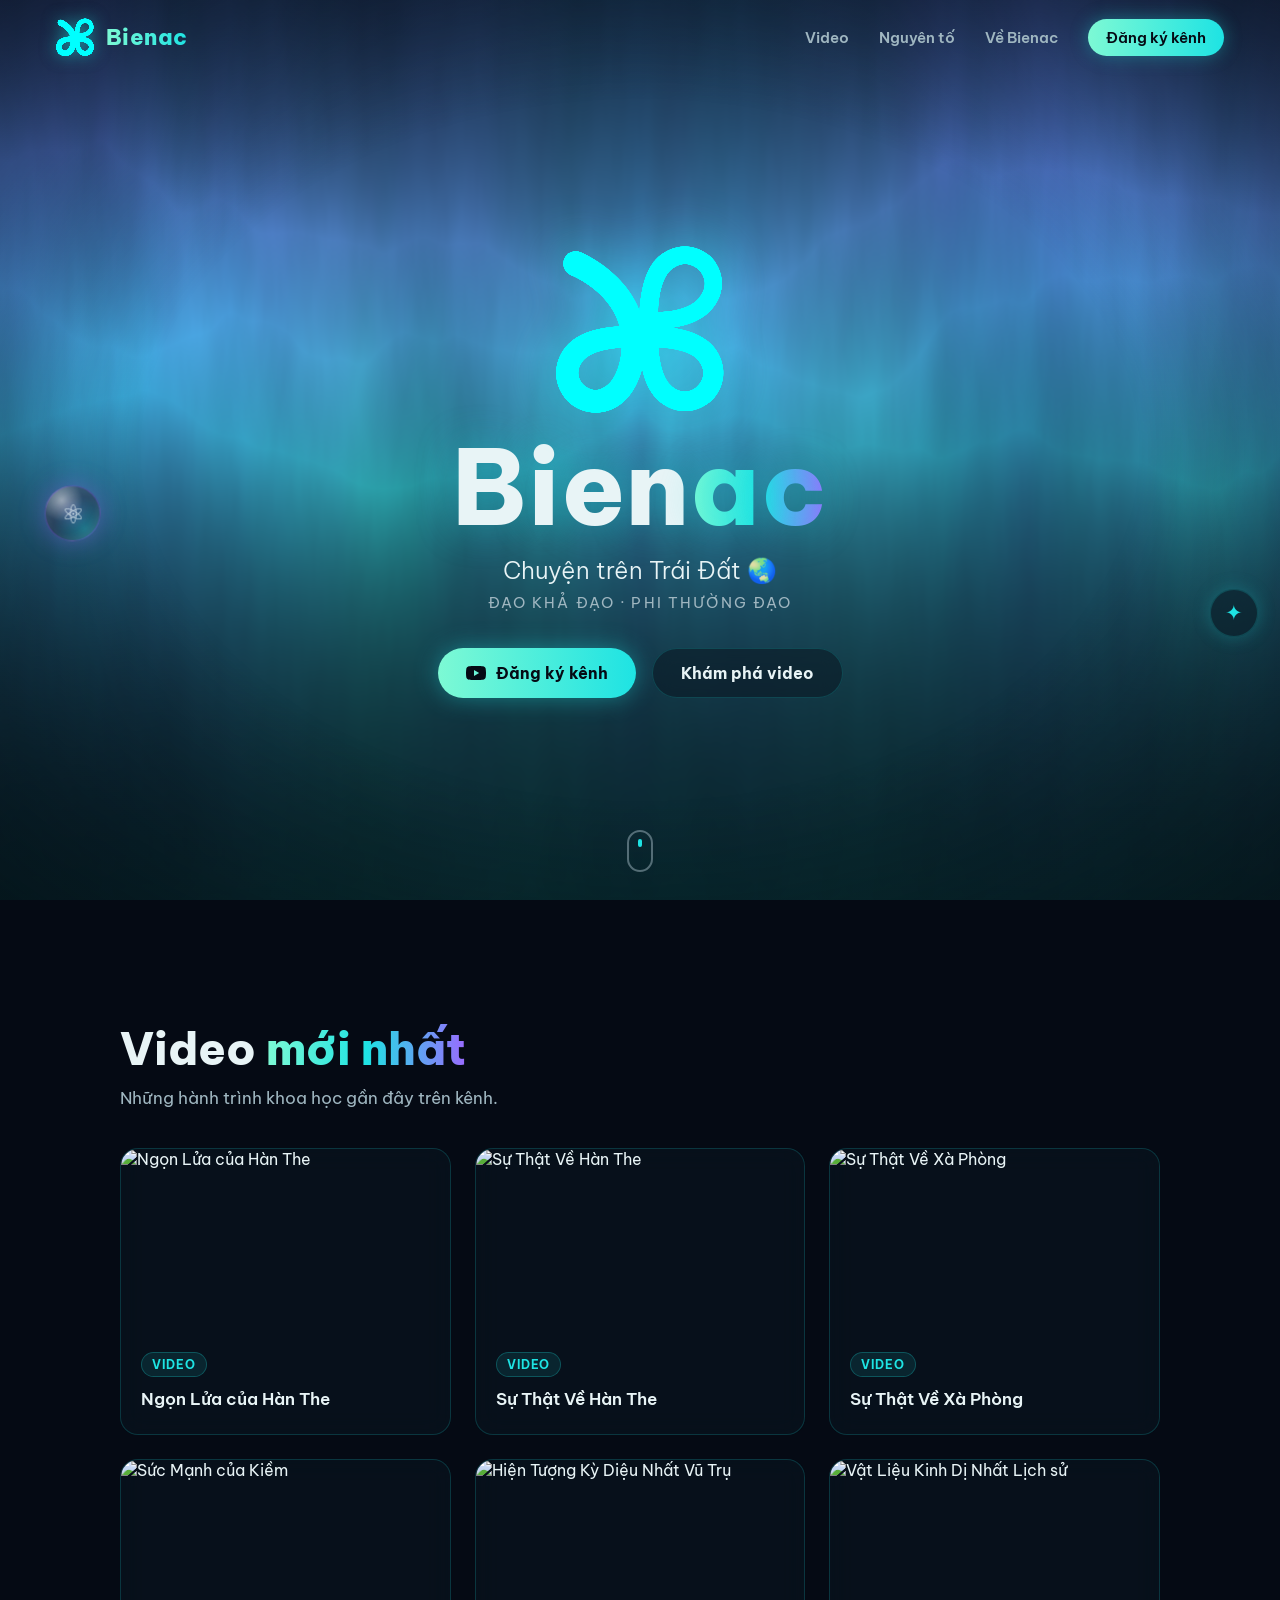
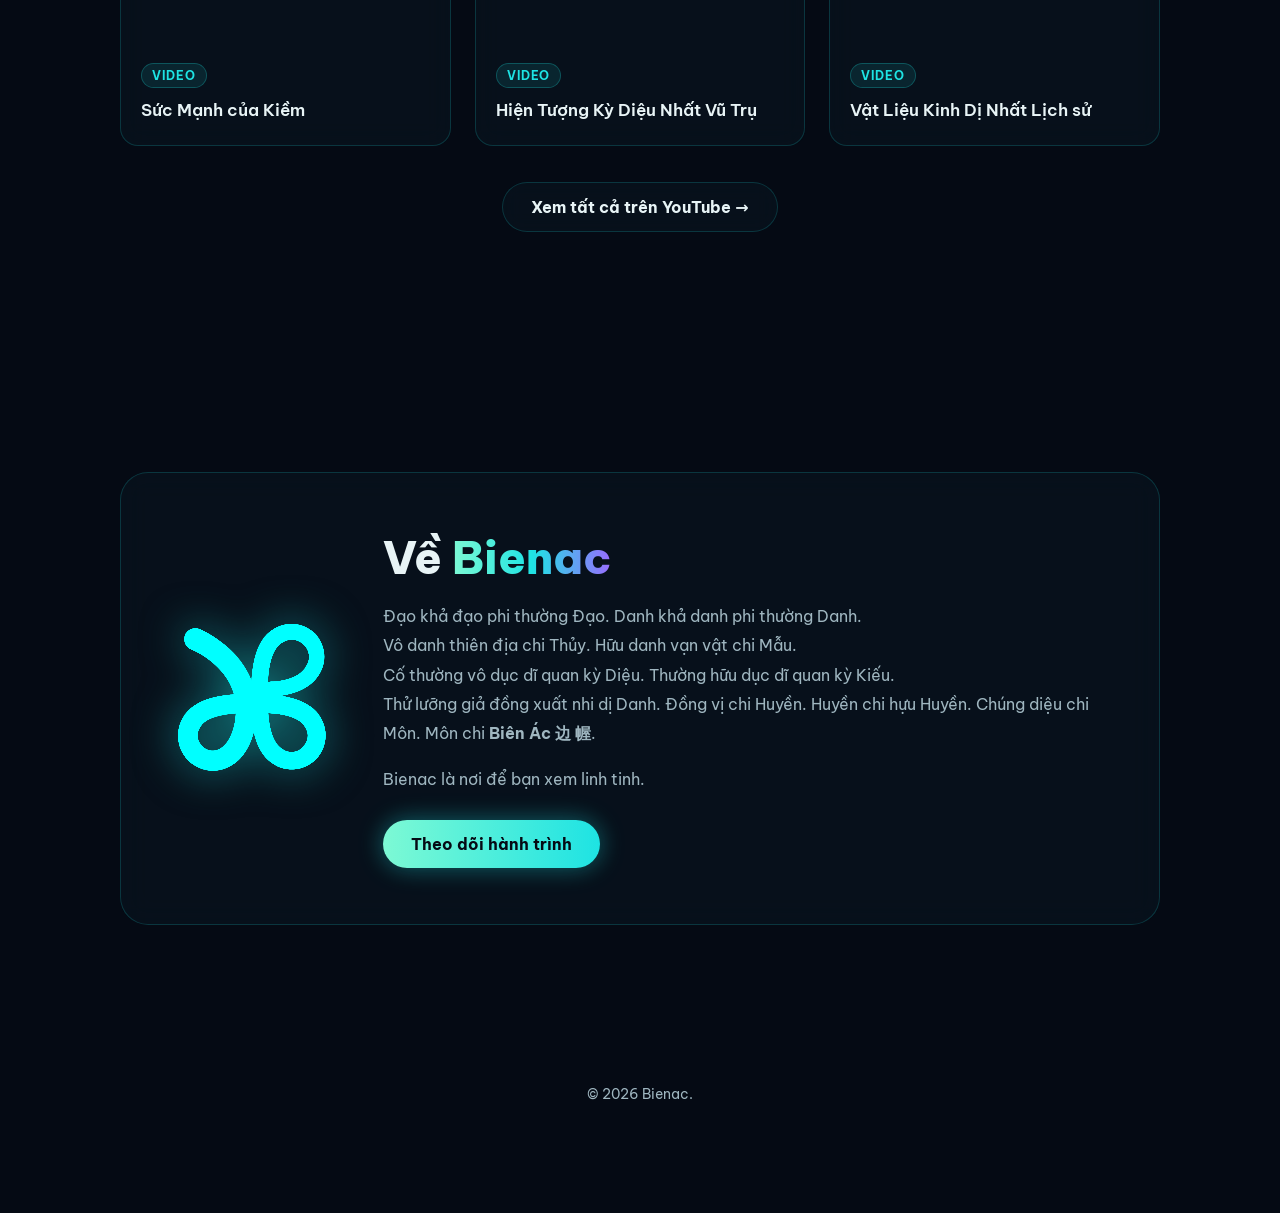
==== index.html @ 173c07c6 "fix: sửa lỗi giao diện mobile - Sửa thẻ meta og:image/og:type bị hỏng khiến text thô lọt ra đầu tran" ====
<!DOCTYPE html>
<html lang="vi">
<head>
  <meta charset="UTF-8" />
  <meta name="viewport" content="width=device-width, initial-scale=1.0" />
  <title>Bienac — Chuyện trên Trái Đất 🌏</title>
  <meta name="description" content="Bienac — Chuyện trên Trái Đất 🌏" />
  <meta property="og:title" content="Bienac — Chuyện trên Trái Đất 🌏" />
  <meta property="og:description" content="Kênh YouTube khoa học Bienac — Chuyện trên Trái Đất 🌏." />
  <meta property="og:image" content="https://bienac.com/assets/preview.jpeg" />
  <meta property="og:type" content="website" />
  <link rel="icon" type="image/svg+xml" href="assets/logo.svg" />
  <link rel="preconnect" href="https://fonts.googleapis.com" />
  <link rel="preconnect" href="https://fonts.gstatic.com" crossorigin />
  <link href="https://fonts.googleapis.com/css2?family=Be+Vietnam+Pro:wght@300;400;600;800&display=swap" rel="stylesheet" />
  <link rel="stylesheet" href="css/style.css" />
</head>
<body>

  <!-- Nền hiệu ứng WebGL -->
  <canvas id="fx-canvas" aria-hidden="true"></canvas>
  <div class="vignette" aria-hidden="true"></div>

  <header class="site-header">
    <a class="brand" href="#top">
      <span class="brand-logo"><img src="assets/logo.svg" alt="logo Bienac" /></span>
      <span class="brand-name">Bienac</span>
    </a>
    <button class="nav-toggle" id="nav-toggle" aria-label="Mở menu" aria-expanded="false" aria-controls="site-nav">
      <span></span><span></span><span></span>
    </button>
    <nav class="site-nav" id="site-nav">
      <a href="#videos">Video</a>
      <a href="elements.html">Nguyên tố</a>
      <a href="#about">Về Bienac</a>
      <a class="nav-cta" id="nav-subscribe" href="#" target="_blank" rel="noopener">Đăng ký kênh</a>
    </nav>
  </header>

  <main id="top">
    <!-- HERO -->
    <section class="hero">
      <div class="hero-logo" aria-hidden="true">
        <img src="assets/logo.svg" alt="" />
      </div>
      <h1 class="hero-title">Bien<span class="accent">ac</span></h1>
      <p class="hero-tagline">Chuyện trên Trái Đất 🌏</p>
      <p class="hero-sub">Đạo khả đạo &middot; Phi thường đạo</p>
      <div class="hero-actions">
        <a class="btn btn-primary" id="hero-subscribe" href="#" target="_blank" rel="noopener">
          <svg viewBox="0 0 24 24" width="20" height="20" fill="currentColor" aria-hidden="true"><path d="M23.5 6.2a3 3 0 0 0-2.1-2.1C19.5 3.5 12 3.5 12 3.5s-7.5 0-9.4.6A3 3 0 0 0 .5 6.2 31 31 0 0 0 0 12a31 31 0 0 0 .5 5.8 3 3 0 0 0 2.1 2.1c1.9.6 9.4.6 9.4.6s7.5 0 9.4-.6a3 3 0 0 0 2.1-2.1A31 31 0 0 0 24 12a31 31 0 0 0-.5-5.8zM9.6 15.6V8.4L15.8 12l-6.2 3.6z"/></svg>
          Đăng ký kênh
        </a>
        <a class="btn btn-ghost" href="#videos">Khám phá video</a>
      </div>
      <div class="scroll-hint" aria-hidden="true"><span></span></div>
    </section>

    <!-- VIDEOS -->
    <section class="section" id="videos">
      <h2 class="section-title">Video <span class="accent">mới nhất</span></h2>
      <p class="section-sub">Những hành trình khoa học gần đây trên kênh.</p>
      <div class="video-grid" id="video-grid"><!-- render bằng JS --></div>
      <div class="section-more">
        <a class="btn btn-ghost" id="more-videos" href="#" target="_blank" rel="noopener">Xem tất cả trên YouTube →</a>
      </div>
    </section>

    <!-- ABOUT -->
    <section class="section" id="about">
      <div class="about-card">
        <div class="about-logo"><img src="assets/logo.svg" alt="logo Bienac" /></div>
        <div class="about-text">
          <h2 class="section-title">Về <span class="accent">Bienac</span></h2>
          <p>
         Đạo khả đạo phi thường Đạo. Danh khả danh phi thường Danh.<br>
Vô danh thiên địa chi Thủy. Hữu danh vạn vật chi Mẫu.<br>
Cố thường vô dục dĩ quan kỳ Diệu. Thường hữu dục dĩ quan kỳ Kiếu.<br>
Thử lưỡng giả đồng xuất nhi dị Danh. Đồng vị chi Huyền. Huyền chi hựu Huyền. Chúng diệu chi Môn. Môn chi <strong>Biên Ác 边 幄</strong>.
          </p>
          <p>
            Bienac là nơi để bạn xem linh tinh.
          </p>
          <a class="btn btn-primary" id="about-subscribe" href="#" target="_blank" rel="noopener">Theo dõi hành trình</a>
        </div>
      </div>
    </section>
  </main>

  <!-- Bảng chọn hiệu ứng nền -->
  <aside class="fx-switcher" aria-label="Chọn hiệu ứng nền">
    <button class="fx-toggle" id="fx-toggle" aria-expanded="false" title="Hiệu ứng nền">✦</button>
    <div class="fx-options collapsed" id="fx-options" role="group">
      <span class="fx-label">Hiệu ứng nền</span>
      <button data-effect="aurora" title="Phím 1">🌌 Cực quang</button>
      <button data-effect="waves"  title="Phím 2">🌊 Sóng biển</button>
      <button data-effect="nebula" title="Phím 3">✨ Tinh vân</button>
      <button data-effect="fireflies" title="Phím 4">🔆 Đom đóm</button>
    </div>
  </aside>

  <footer class="site-footer">
    <p>© <span id="year"></span> Bienac.</p>
  </footer>

  <script src="js/effects.js"></script>
  <script src="js/main.js"></script>
  <script src="js/bubble.js"></script>
</body>
</html>
---- css/style.css ----
/* =====================================================================
 * bienac — Khoa học huyền ảo
 * ===================================================================== */
:root {
  --cyan: #1ee3e3;
  --mint: #7df9d4;
  --violet: #9a6bff;
  --ink: #050a14;
  --text: #e8f4f6;
  --text-dim: #9fb6c0;
  --glass: rgba(10, 22, 34, 0.55);
  --glass-border: rgba(30, 227, 227, 0.18);
  --radius: 18px;
  --font: 'Be Vietnam Pro', system-ui, -apple-system, sans-serif;
}

* { margin: 0; padding: 0; box-sizing: border-box; }

html { scroll-behavior: smooth; }

body {
  font-family: var(--font);
  background: var(--ink);
  color: var(--text);
  overflow-x: hidden;
  -webkit-font-smoothing: antialiased;
}

/* ------------------------------------------------- Nền hiệu ứng -- */
#fx-canvas {
  position: fixed;
  inset: 0;
  width: 100vw;
  height: 100vh;
  z-index: -2;
  opacity: 1;
  transition: opacity 0.35s ease;
}
#fx-canvas.fx-fading { opacity: 0; }

.no-webgl {
  background:
    radial-gradient(1200px 600px at 70% 10%, rgba(30, 227, 227, 0.12), transparent),
    radial-gradient(900px 500px at 20% 80%, rgba(154, 107, 255, 0.12), transparent),
    var(--ink);
}

.vignette {
  position: fixed;
  inset: 0;
  z-index: -1;
  pointer-events: none;
  background:
    radial-gradient(ellipse at center, transparent 55%, rgba(3, 6, 12, 0.55) 100%);
}

/* ------------------------------------------------------- Header -- */
.site-header {
  position: fixed;
  top: 0; left: 0; right: 0;
  z-index: 50;
  display: flex;
  align-items: center;
  justify-content: space-between;
  padding: 18px clamp(20px, 5vw, 56px);
  transition: background 0.3s ease, backdrop-filter 0.3s ease, box-shadow 0.3s ease;
}
.site-header.scrolled {
  background: rgba(5, 10, 20, 0.7);
  backdrop-filter: blur(14px);
  -webkit-backdrop-filter: blur(14px);
  box-shadow: 0 1px 0 rgba(30, 227, 227, 0.12);
}

.brand {
  display: flex;
  align-items: center;
  gap: 12px;
  text-decoration: none;
  color: var(--text);
}
.brand-logo img {
  width: 38px;
  height: 38px;
  display: block;
  filter: drop-shadow(0 0 8px rgba(30, 227, 227, 0.55));
}
.brand-name {
  font-size: 1.35rem;
  font-weight: 800;
  letter-spacing: 0.02em;
  background: linear-gradient(90deg, var(--mint), var(--cyan));
  -webkit-background-clip: text;
  background-clip: text;
  -webkit-text-fill-color: transparent;
}

.site-nav {
  display: flex;
  align-items: center;
  gap: clamp(14px, 3vw, 30px);
}
.site-nav a {
  color: var(--text-dim);
  text-decoration: none;
  font-weight: 600;
  font-size: 0.95rem;
  transition: color 0.2s ease;
}
.site-nav a:hover { color: var(--cyan); }
.site-nav .nav-cta {
  color: var(--ink);
  background: linear-gradient(90deg, var(--mint), var(--cyan));
  padding: 9px 18px;
  border-radius: 999px;
  box-shadow: 0 0 18px rgba(30, 227, 227, 0.35);
  transition: transform 0.2s ease, box-shadow 0.2s ease;
}
.site-nav .nav-cta:hover {
  color: var(--ink);
  transform: translateY(-1px);
  box-shadow: 0 0 28px rgba(30, 227, 227, 0.55);
}

/* Nút hamburger — chỉ hiện trên mobile */
.nav-toggle {
  display: none;
  width: 44px;
  height: 44px;
  flex-direction: column;
  align-items: center;
  justify-content: center;
  gap: 5px;
  border: 1px solid var(--glass-border);
  border-radius: 12px;
  background: var(--glass);
  backdrop-filter: blur(12px);
  -webkit-backdrop-filter: blur(12px);
  cursor: pointer;
  padding: 0;
}
.nav-toggle span {
  display: block;
  width: 20px;
  height: 2px;
  border-radius: 2px;
  background: var(--cyan);
  transition: transform 0.25s ease, opacity 0.25s ease;
}
.nav-toggle[aria-expanded="true"] span:nth-child(1) { transform: translateY(7px) rotate(45deg); }
.nav-toggle[aria-expanded="true"] span:nth-child(2) { opacity: 0; }
.nav-toggle[aria-expanded="true"] span:nth-child(3) { transform: translateY(-7px) rotate(-45deg); }

/* --------------------------------------------------------- Hero -- */
.hero {
  min-height: 100vh;
  display: flex;
  flex-direction: column;
  align-items: center;
  justify-content: center;
  text-align: center;
  padding: 100px 20px 60px;
  position: relative;
}

.hero-logo img {
  width: clamp(110px, 16vw, 170px);
  height: auto;
  filter: drop-shadow(0 0 26px rgba(30, 227, 227, 0.6));
  animation: float 6s ease-in-out infinite;
}
@keyframes float {
  0%, 100% { transform: translateY(0) rotate(-2deg); }
  50%      { transform: translateY(-14px) rotate(2deg); }
}

.hero-title {
  margin-top: 18px;
  font-size: clamp(3.2rem, 10vw, 6.5rem);
  font-weight: 800;
  letter-spacing: 0.01em;
  line-height: 1;
  text-shadow: 0 0 40px rgba(30, 227, 227, 0.35);
}
.accent {
  background: linear-gradient(90deg, var(--mint), var(--cyan), var(--violet));
  -webkit-background-clip: text;
  background-clip: text;
  -webkit-text-fill-color: transparent;
}

.hero-tagline {
  margin-top: 16px;
  font-size: clamp(1.1rem, 2.6vw, 1.5rem);
  font-weight: 300;
  color: var(--text);
}
.hero-sub {
  margin-top: 8px;
  font-size: 0.95rem;
  color: var(--text-dim);
  letter-spacing: 0.14em;
  text-transform: uppercase;
}

.hero-actions {
  margin-top: 36px;
  display: flex;
  gap: 16px;
  flex-wrap: wrap;
  justify-content: center;
}

.btn {
  display: inline-flex;
  align-items: center;
  gap: 10px;
  padding: 14px 28px;
  border-radius: 999px;
  font-weight: 700;
  font-size: 1rem;
  text-decoration: none;
  transition: transform 0.2s ease, box-shadow 0.2s ease, background 0.2s ease;
}
.btn-primary {
  color: var(--ink);
  background: linear-gradient(90deg, var(--mint), var(--cyan));
  box-shadow: 0 0 24px rgba(30, 227, 227, 0.4);
}
.btn-primary:hover {
  transform: translateY(-2px) scale(1.02);
  box-shadow: 0 0 40px rgba(30, 227, 227, 0.65);
}
.btn-ghost {
  color: var(--text);
  border: 1px solid var(--glass-border);
  background: var(--glass);
  backdrop-filter: blur(10px);
  -webkit-backdrop-filter: blur(10px);
}
.btn-ghost:hover {
  border-color: rgba(30, 227, 227, 0.5);
  box-shadow: 0 0 20px rgba(30, 227, 227, 0.2);
  transform: translateY(-2px);
}

.scroll-hint {
  position: absolute;
  bottom: 28px;
  left: 50%;
  transform: translateX(-50%);
  width: 26px;
  height: 42px;
  border: 2px solid rgba(159, 182, 192, 0.5);
  border-radius: 14px;
}
.scroll-hint span {
  position: absolute;
  top: 7px;
  left: 50%;
  width: 4px;
  height: 8px;
  margin-left: -2px;
  border-radius: 2px;
  background: var(--cyan);
  animation: scrollhint 1.8s ease-in-out infinite;
}
@keyframes scrollhint {
  0%   { transform: translateY(0); opacity: 1; }
  70%  { transform: translateY(14px); opacity: 0; }
  100% { transform: translateY(0); opacity: 0; }
}

/* ----------------------------------------------------- Sections -- */
.section {
  max-width: 1120px;
  margin: 0 auto;
  padding: clamp(70px, 10vw, 120px) clamp(20px, 5vw, 40px);
  opacity: 0;
  transform: translateY(28px);
  transition: opacity 0.7s ease, transform 0.7s ease;
}
.section.visible { opacity: 1; transform: none; }

.section-title {
  font-size: clamp(1.9rem, 4.5vw, 2.8rem);
  font-weight: 800;
}
.section-sub {
  margin-top: 10px;
  color: var(--text-dim);
  font-size: 1.05rem;
}
.section-more { margin-top: 36px; text-align: center; }

/* -------------------------------------------------- Lưới video -- */
.video-grid {
  margin-top: 40px;
  display: grid;
  grid-template-columns: repeat(auto-fill, minmax(300px, 1fr));
  gap: 24px;
}

.video-card {
  display: block;
  text-decoration: none;
  color: var(--text);
  background: var(--glass);
  border: 1px solid var(--glass-border);
  border-radius: var(--radius);
  overflow: hidden;
  backdrop-filter: blur(12px);
  -webkit-backdrop-filter: blur(12px);
  transition: transform 0.3s ease, box-shadow 0.3s ease, border-color 0.3s ease,
              opacity 0.7s ease;
  opacity: 0;
  transform: translateY(24px);
}
.video-card.visible { opacity: 1; transform: none; }
.video-card:hover {
  transform: translateY(-6px);
  border-color: rgba(30, 227, 227, 0.45);
  box-shadow: 0 14px 40px rgba(0, 0, 0, 0.45), 0 0 24px rgba(30, 227, 227, 0.18);
}

.video-thumb {
  aspect-ratio: 16 / 9;
  display: flex;
  align-items: center;
  justify-content: center;
  position: relative;
  overflow: hidden;
}
.video-thumb img {
  width: 100%;
  height: 100%;
  object-fit: cover;
  transition: transform 0.4s ease;
}
.video-card:hover .video-thumb img { transform: scale(1.06); }
.thumb-mark {
  font-size: 2.2rem;
  color: rgba(232, 244, 246, 0.85);
  text-shadow: 0 0 18px rgba(30, 227, 227, 0.8);
}

.video-meta { padding: 18px 20px 22px; }
.video-tag {
  display: inline-block;
  font-size: 0.75rem;
  font-weight: 700;
  letter-spacing: 0.08em;
  text-transform: uppercase;
  color: var(--cyan);
  background: rgba(30, 227, 227, 0.1);
  border: 1px solid rgba(30, 227, 227, 0.25);
  padding: 4px 10px;
  border-radius: 999px;
  margin-bottom: 10px;
}
.video-meta h3 {
  font-size: 1.08rem;
  font-weight: 600;
  line-height: 1.45;
}

/* -------------------------------------------------------- About -- */
.about-card {
  display: flex;
  gap: clamp(24px, 5vw, 56px);
  align-items: center;
  background: var(--glass);
  border: 1px solid var(--glass-border);
  border-radius: 28px;
  padding: clamp(28px, 5vw, 56px);
  backdrop-filter: blur(14px);
  -webkit-backdrop-filter: blur(14px);
}
.about-logo img {
  width: clamp(90px, 12vw, 150px);
  filter: drop-shadow(0 0 22px rgba(30, 227, 227, 0.5));
}
.about-text p {
  margin-top: 16px;
  color: var(--text-dim);
  line-height: 1.8;
  font-size: 1.02rem;
}
.about-text .btn { margin-top: 26px; }

@media (max-width: 720px) {
  .about-card { flex-direction: column; text-align: center; }
}

/* --------------------------------------- Bảng chọn hiệu ứng nền -- */
.fx-switcher {
  position: fixed;
  right: 22px;
  bottom: 22px;
  z-index: 60;
  display: flex;
  flex-direction: column;
  align-items: flex-end;
  gap: 10px;
}

.fx-toggle {
  width: 48px;
  height: 48px;
  border-radius: 50%;
  border: 1px solid var(--glass-border);
  background: var(--glass);
  color: var(--cyan);
  font-size: 1.3rem;
  cursor: pointer;
  backdrop-filter: blur(12px);
  -webkit-backdrop-filter: blur(12px);
  box-shadow: 0 0 18px rgba(30, 227, 227, 0.25);
  transition: transform 0.25s ease, box-shadow 0.25s ease;
}
.fx-toggle:hover {
  transform: rotate(20deg) scale(1.06);
  box-shadow: 0 0 28px rgba(30, 227, 227, 0.45);
}

.fx-options {
  display: flex;
  flex-direction: column;
  gap: 6px;
  padding: 14px;
  border-radius: var(--radius);
  border: 1px solid var(--glass-border);
  background: var(--glass);
  backdrop-filter: blur(14px);
  -webkit-backdrop-filter: blur(14px);
  transition: opacity 0.25s ease, transform 0.25s ease;
}
.fx-options.collapsed {
  opacity: 0;
  transform: translateY(8px);
  pointer-events: none;
}

.fx-label {
  font-size: 0.72rem;
  font-weight: 700;
  letter-spacing: 0.12em;
  text-transform: uppercase;
  color: var(--text-dim);
  padding: 0 4px 6px;
}

.fx-options button {
  font-family: var(--font);
  font-size: 0.92rem;
  font-weight: 600;
  text-align: left;
  color: var(--text-dim);
  background: transparent;
  border: 1px solid transparent;
  border-radius: 12px;
  padding: 9px 14px;
  cursor: pointer;
  transition: all 0.2s ease;
}
.fx-options button:hover {
  color: var(--text);
  background: rgba(30, 227, 227, 0.08);
}
.fx-options button.active {
  color: var(--cyan);
  background: rgba(30, 227, 227, 0.12);
  border-color: rgba(30, 227, 227, 0.35);
  box-shadow: 0 0 14px rgba(30, 227, 227, 0.2);
}

/* ------------------------------------------------------- Footer -- */
.site-footer {
  text-align: center;
  padding: 40px 20px 110px;
  color: var(--text-dim);
  font-size: 0.9rem;
}

/* --------------------------- FAB bong bóng hiện tượng vật lý ----- */
.phys-bubble {
  position: fixed;
  left: 0;
  top: 0;
  z-index: 70;
  width: 56px;
  height: 56px;
  padding: 0;
  border-radius: 50%;
  border: 1px solid rgba(154, 107, 255, 0.4);
  background:
    radial-gradient(circle at 30% 26%, rgba(255, 255, 255, 0.55), rgba(255, 255, 255, 0.05) 38%, transparent 60%),
    radial-gradient(circle at 72% 78%, rgba(30, 227, 227, 0.35), transparent 55%),
    rgba(22, 16, 48, 0.45);
  color: var(--text);
  cursor: grab;
  backdrop-filter: blur(8px);
  -webkit-backdrop-filter: blur(8px);
  box-shadow:
    0 0 26px rgba(154, 107, 255, 0.4),
    inset 0 0 16px rgba(255, 255, 255, 0.14);
  touch-action: none;
  user-select: none;
  -webkit-user-select: none;
  will-change: transform;
  transition: box-shadow 0.25s ease;
}
.phys-bubble:hover {
  box-shadow:
    0 0 38px rgba(154, 107, 255, 0.6),
    inset 0 0 18px rgba(255, 255, 255, 0.2);
}
.phys-bubble.grabbing { cursor: grabbing; }
.phys-bubble.open {
  box-shadow:
    0 0 42px rgba(30, 227, 227, 0.55),
    inset 0 0 18px rgba(255, 255, 255, 0.2);
}
.phys-icon {
  display: block;
  font-size: 1.6rem;
  line-height: 56px;
  text-shadow: 0 0 14px rgba(154, 107, 255, 0.9);
  animation: phys-spin 14s linear infinite;
}
@keyframes phys-spin {
  from { transform: rotate(0deg); }
  to   { transform: rotate(360deg); }
}

.phys-menu {
  position: fixed;
  left: 0;
  top: 0;
  z-index: 69;
  display: flex;
  flex-direction: column;
  gap: 6px;
  padding: 14px;
  border-radius: var(--radius);
  border: 1px solid rgba(154, 107, 255, 0.3);
  background: var(--glass);
  backdrop-filter: blur(14px);
  -webkit-backdrop-filter: blur(14px);
  box-shadow: 0 14px 44px rgba(0, 0, 0, 0.5), 0 0 26px rgba(154, 107, 255, 0.18);
  transition: opacity 0.22s ease;
  will-change: transform;
}
.phys-menu.collapsed {
  opacity: 0;
  pointer-events: none;
}
.phys-label {
  font-size: 0.72rem;
  font-weight: 700;
  letter-spacing: 0.12em;
  text-transform: uppercase;
  color: var(--text-dim);
  padding: 0 4px 6px;
}
.phys-menu button {
  font-family: var(--font);
  font-size: 0.92rem;
  font-weight: 600;
  text-align: left;
  color: var(--text-dim);
  background: transparent;
  border: 1px solid transparent;
  border-radius: 12px;
  padding: 9px 14px;
  cursor: pointer;
  transition: all 0.2s ease;
}
.phys-menu button:hover {
  color: var(--text);
  background: rgba(154, 107, 255, 0.1);
}
.phys-menu button.active {
  color: var(--violet);
  background: rgba(154, 107, 255, 0.14);
  border-color: rgba(154, 107, 255, 0.4);
  box-shadow: 0 0 14px rgba(154, 107, 255, 0.25);
}

/* -------------------------------------------------------- Mobile -- */
@media (max-width: 720px) {
  .site-header {
    padding: 12px 18px;
    background: rgba(5, 10, 20, 0.7);
    backdrop-filter: blur(14px);
    -webkit-backdrop-filter: blur(14px);
  }

  .nav-toggle { display: flex; }

  .site-nav {
    position: absolute;
    top: calc(100% + 8px);
    right: 12px;
    left: 12px;
    flex-direction: column;
    align-items: stretch;
    gap: 6px;
    padding: 14px;
    border-radius: var(--radius);
    border: 1px solid var(--glass-border);
    background: rgba(5, 10, 20, 0.92);
    backdrop-filter: blur(16px);
    -webkit-backdrop-filter: blur(16px);
    box-shadow: 0 14px 44px rgba(0, 0, 0, 0.5);
    opacity: 0;
    transform: translateY(-8px);
    pointer-events: none;
    transition: opacity 0.22s ease, transform 0.22s ease;
  }
  .site-nav.open {
    opacity: 1;
    transform: none;
    pointer-events: auto;
  }
  .site-nav a {
    padding: 12px 14px;
    border-radius: 12px;
    font-size: 1.05rem;
  }
  .site-nav a:not(.nav-cta):hover { background: rgba(30, 227, 227, 0.08); }
  .site-nav .nav-cta {
    text-align: center;
    margin-top: 4px;
  }

  .hero { padding: 120px 20px 80px; }
  .hero-actions { width: 100%; }
  .hero-actions .btn { flex: 1 1 auto; justify-content: center; }
}

/* -------------------------------------------------- Reduced motion */
@media (prefers-reduced-motion: reduce) {
  html { scroll-behavior: auto; }
  .hero-logo img, .scroll-hint span, .phys-icon { animation: none; }
  .section, .video-card { transition: none; opacity: 1; transform: none; }
}
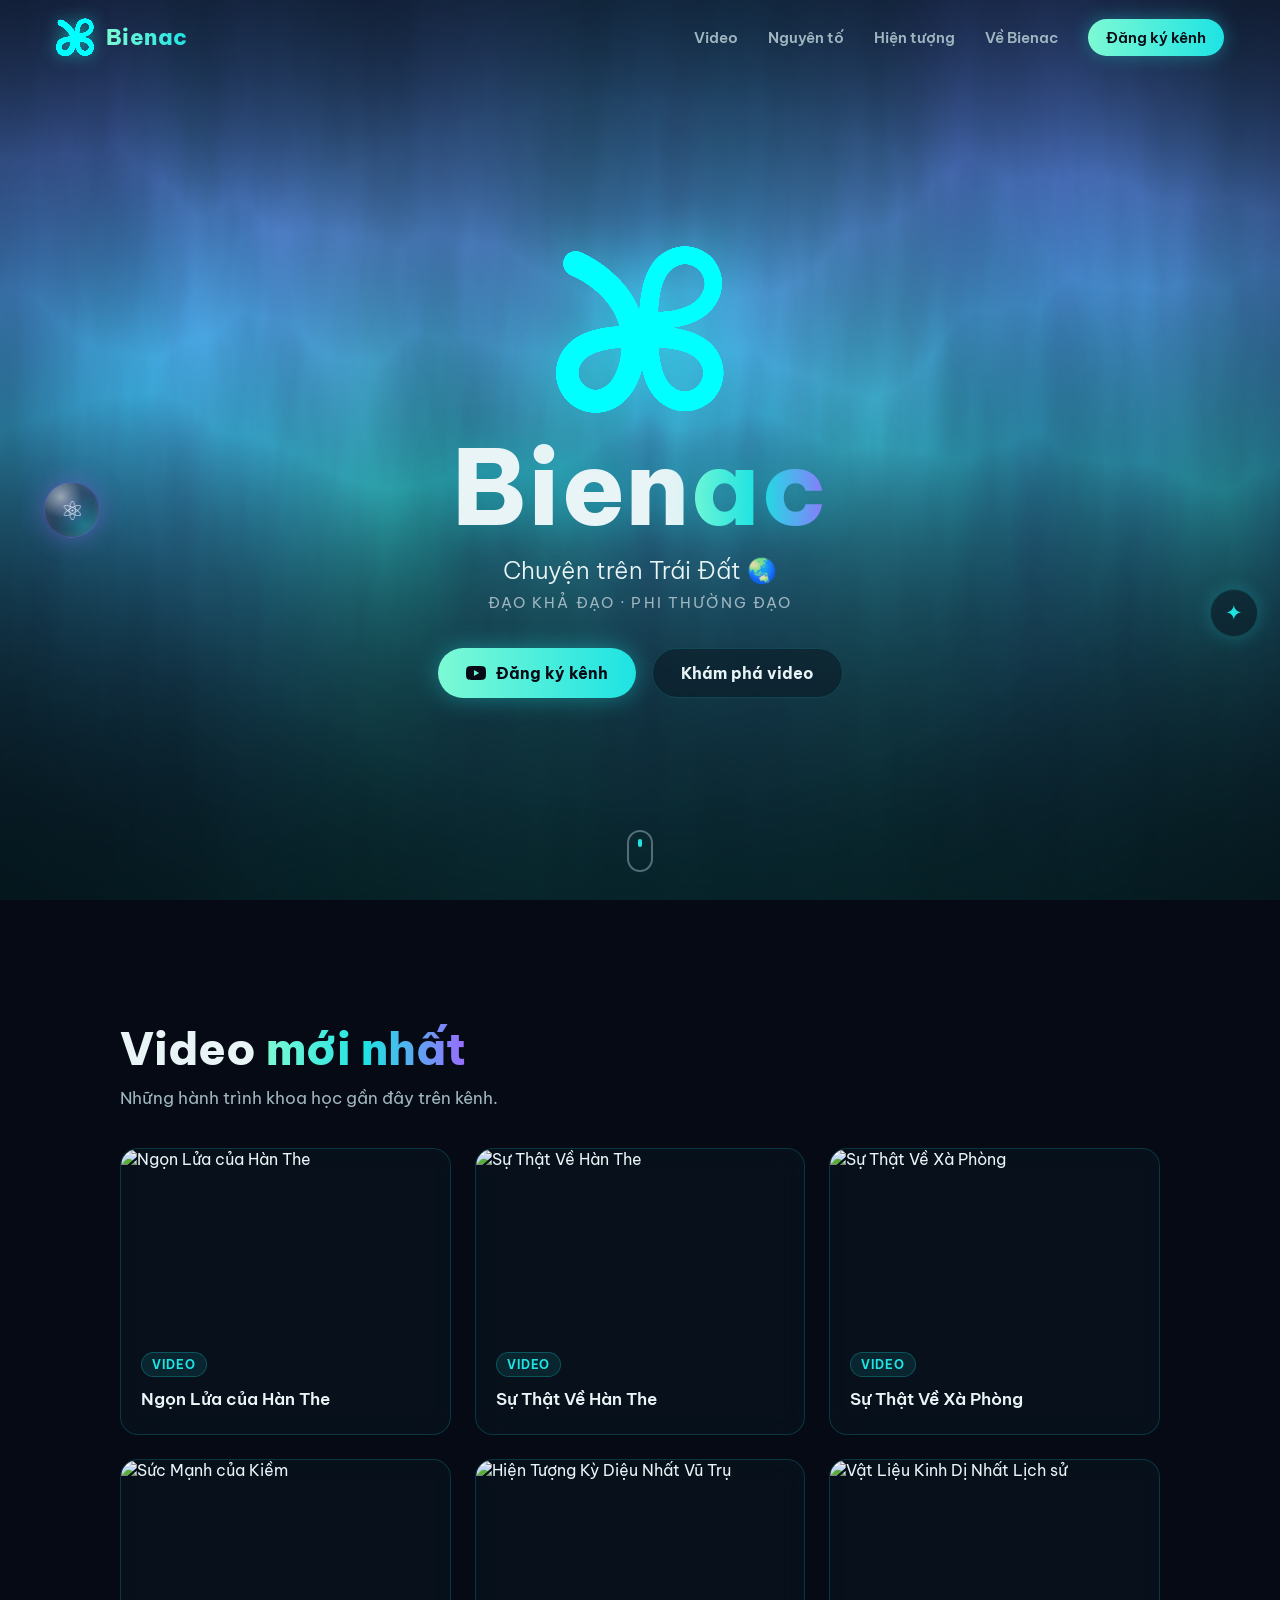
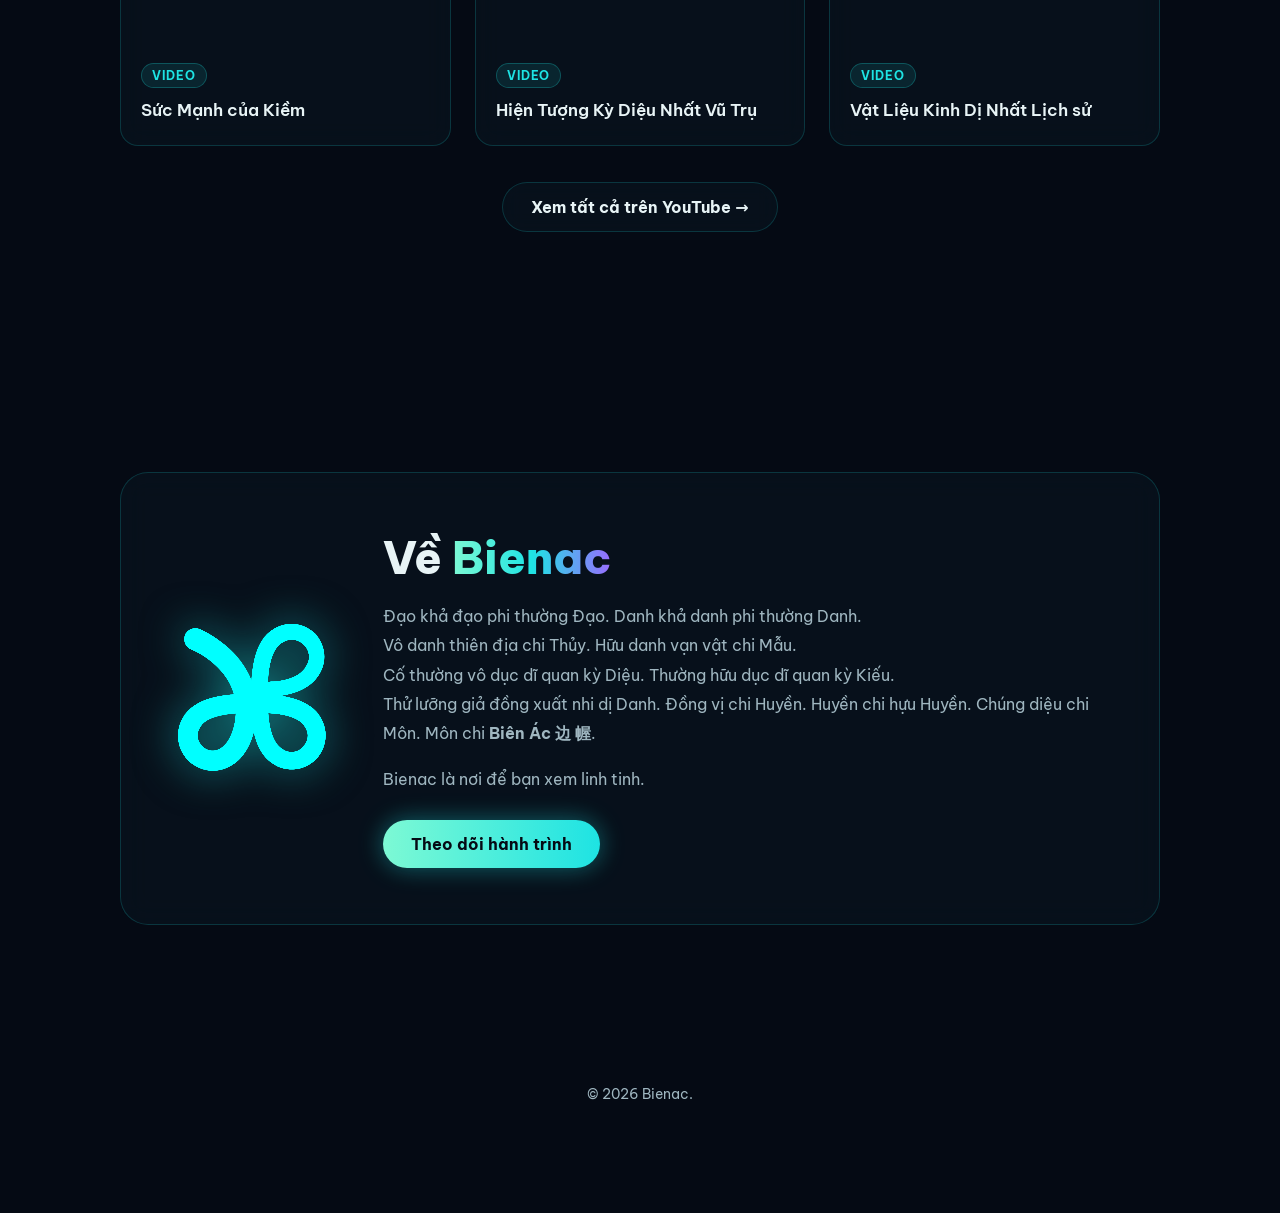
==== commit 032688d3: "Add physics phenomena page with clickable live effects Add phenomena.html listing 8 phenomena (auror" ====
--- a/index.html
+++ b/index.html
@@ -32,6 +32,7 @@
     <nav class="site-nav" id="site-nav">
       <a href="#videos">Video</a>
       <a href="elements.html">Nguyên tố</a>
+      <a href="phenomena.html">Hiện tượng</a>
       <a href="#about">Về Bienac</a>
       <a class="nav-cta" id="nav-subscribe" href="#" target="_blank" rel="noopener">Đăng ký kênh</a>
     </nav>
--- a/css/style.css
+++ b/css/style.css
@@ -637,6 +637,34 @@
   .hero { padding: 120px 20px 80px; }
   .hero-actions { width: 100%; }
   .hero-actions .btn { flex: 1 1 auto; justify-content: center; }
+
+  /* Trên điện thoại: bỏ icon ⚛, biến bong bóng thành "quả cầu điện" */
+  .phys-icon { display: none; }
+  .phys-bubble {
+    border-color: rgba(154, 107, 255, 0.55);
+    background:
+      radial-gradient(circle at 50% 50%, rgba(220, 235, 255, 0.95) 0%, rgba(120, 180, 255, 0.55) 14%, transparent 32%),
+      radial-gradient(circle at 50% 50%, rgba(154, 107, 255, 0.45) 30%, transparent 62%),
+      radial-gradient(circle at 50% 50%, rgba(30, 227, 227, 0.3) 55%, transparent 80%),
+      rgba(22, 16, 48, 0.6);
+    box-shadow:
+      0 0 26px rgba(154, 107, 255, 0.6),
+      inset 0 0 22px rgba(120, 180, 255, 0.45);
+    animation: plasma-pulse 2.6s ease-in-out infinite;
+  }
+}
+
+@keyframes plasma-pulse {
+  0%, 100% {
+    box-shadow:
+      0 0 22px rgba(154, 107, 255, 0.55),
+      inset 0 0 18px rgba(120, 180, 255, 0.4);
+  }
+  50% {
+    box-shadow:
+      0 0 40px rgba(30, 227, 227, 0.65),
+      inset 0 0 26px rgba(180, 210, 255, 0.6);
+  }
 }
 
 /* -------------------------------------------------- Reduced motion */
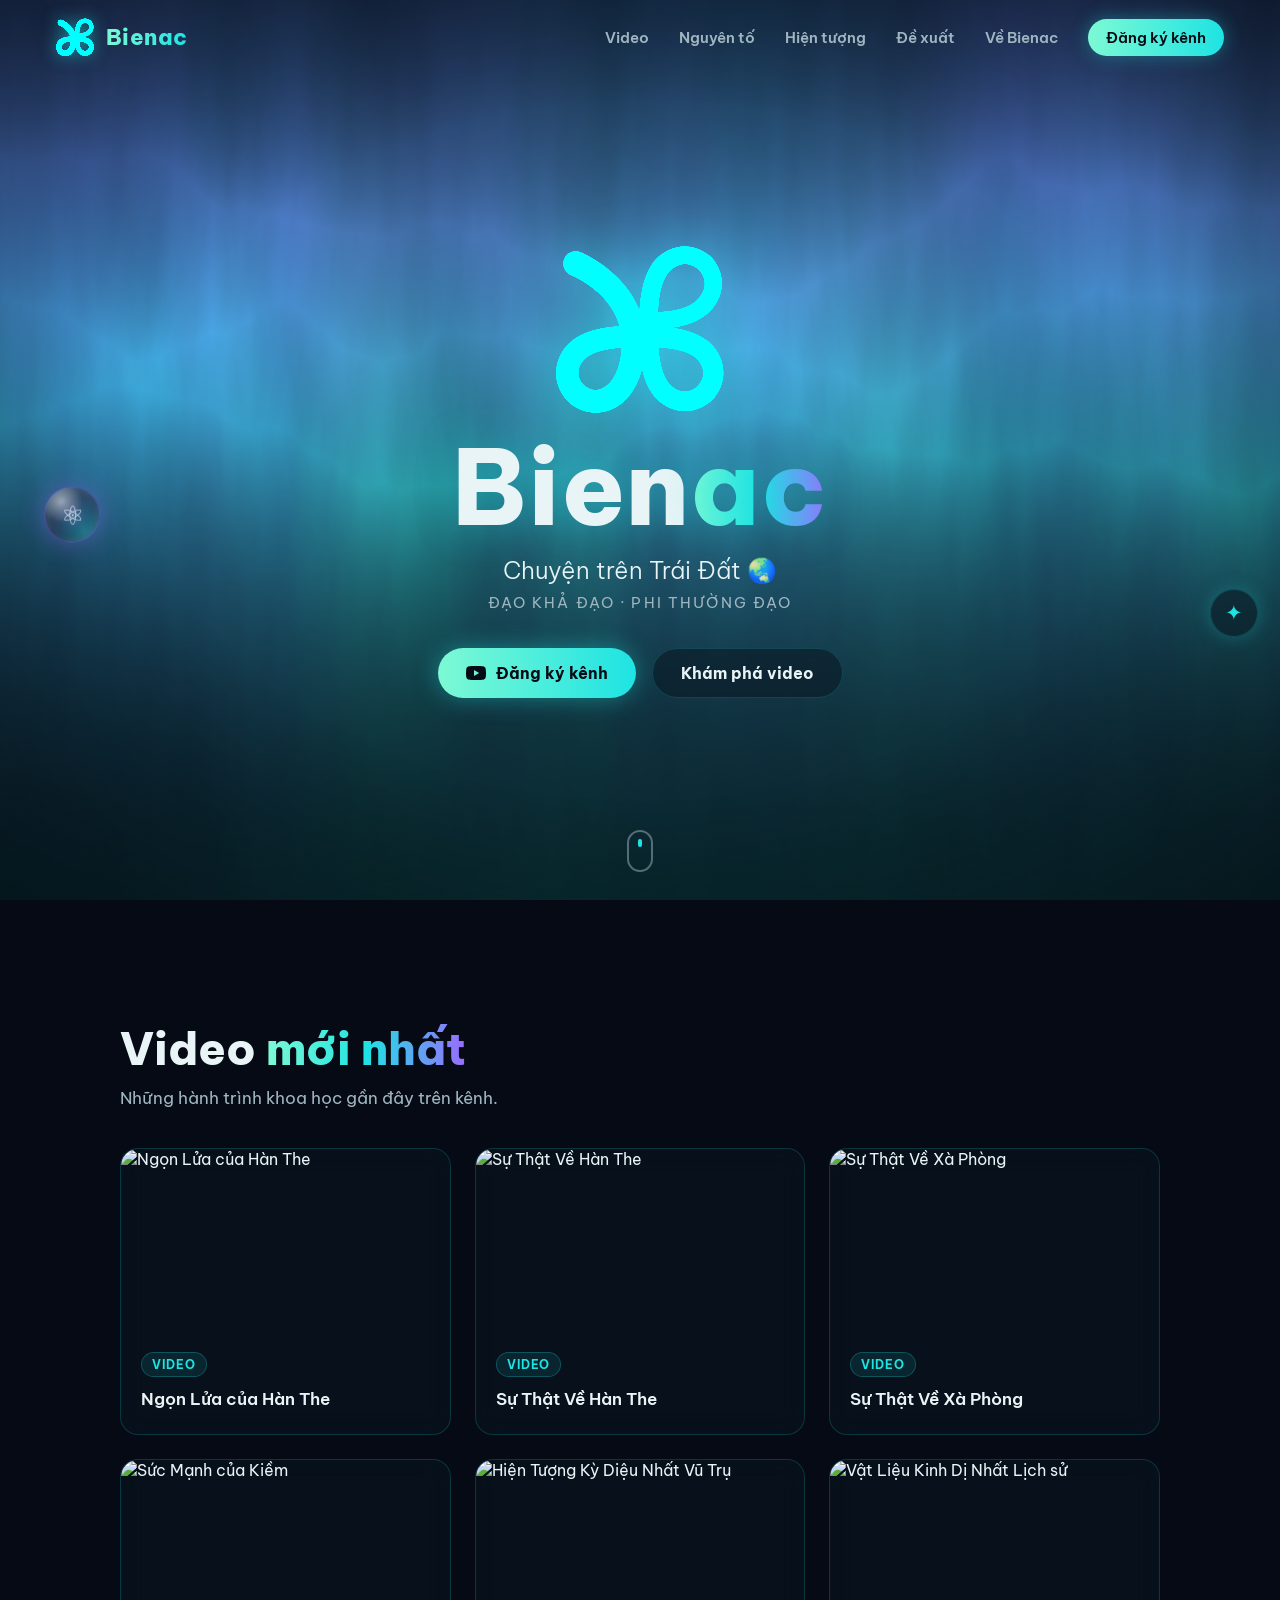
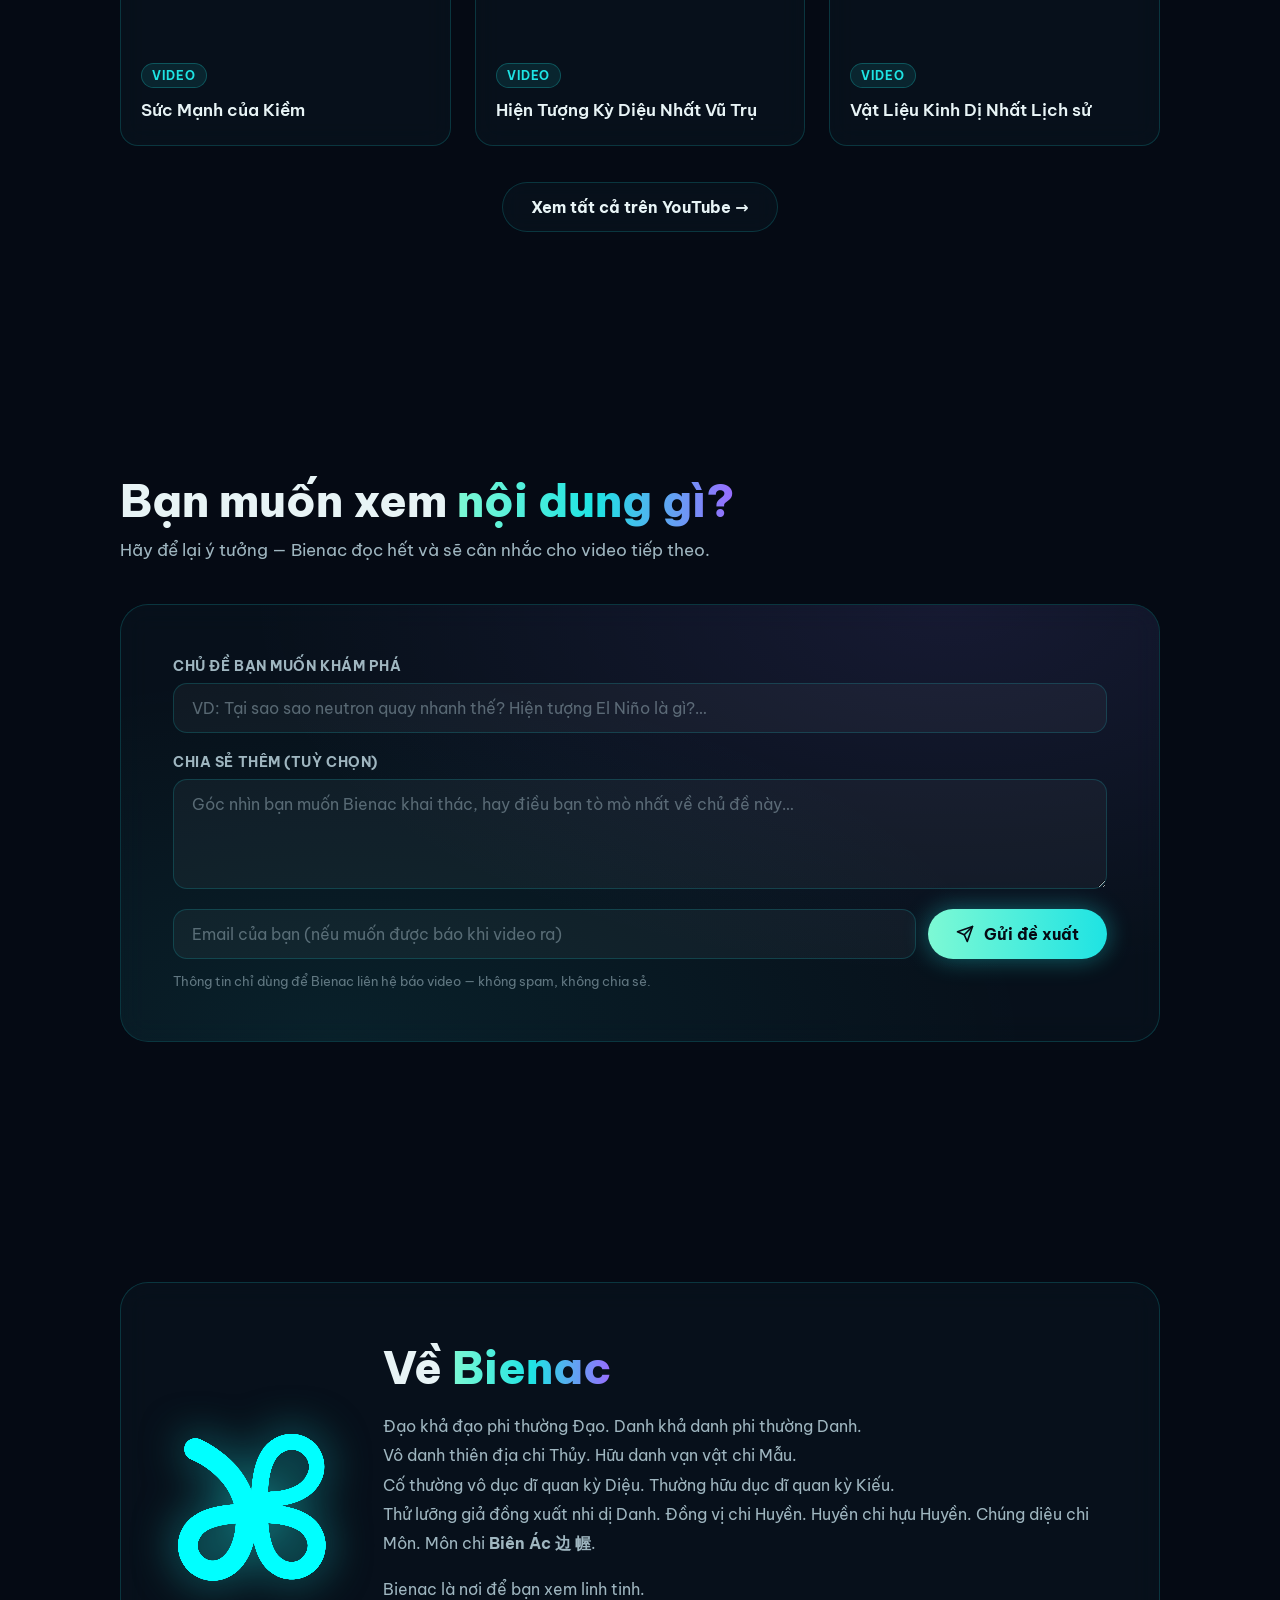
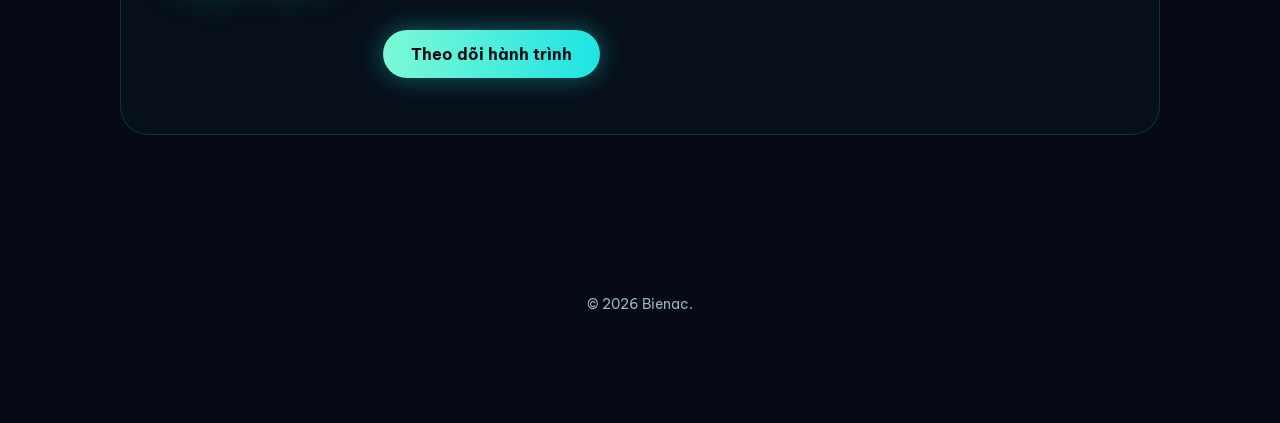
==== commit ecc99f18: "feat: add content request section for visitor feedback Thêm section "Bạn muốn xem nội dung gì?" vào " ====
--- a/index.html
+++ b/index.html
@@ -33,6 +33,7 @@
       <a href="#videos">Video</a>
       <a href="elements.html">Nguyên tố</a>
       <a href="phenomena.html">Hiện tượng</a>
+      <a href="#request">Đề xuất</a>
       <a href="#about">Về Bienac</a>
       <a class="nav-cta" id="nav-subscribe" href="#" target="_blank" rel="noopener">Đăng ký kênh</a>
     </nav>
@@ -64,6 +65,46 @@
       <div class="video-grid" id="video-grid"><!-- render bằng JS --></div>
       <div class="section-more">
         <a class="btn btn-ghost" id="more-videos" href="#" target="_blank" rel="noopener">Xem tất cả trên YouTube →</a>
+      </div>
+    </section>
+
+    <!-- ĐỀ XUẤT NỘI DUNG -->
+    <section class="section" id="request">
+      <h2 class="section-title">Bạn muốn xem <span class="accent">nội dung gì?</span></h2>
+      <p class="section-sub">Hãy để lại ý tưởng — Bienac đọc hết và sẽ cân nhắc cho video tiếp theo.</p>
+      <div class="request-card">
+        <form class="request-form" id="request-form"
+              action="https://formspree.io/f/YOUR_FORM_ID"
+              method="POST">
+          <div class="request-fields">
+            <div class="request-field">
+              <label for="req-topic">Chủ đề bạn muốn khám phá</label>
+              <input type="text" id="req-topic" name="topic"
+                     placeholder="VD: Tại sao sao neutron quay nhanh thế? Hiện tượng El Niño là gì?…"
+                     required autocomplete="off" />
+            </div>
+            <div class="request-field">
+              <label for="req-detail">Chia sẻ thêm (tuỳ chọn)</label>
+              <textarea id="req-detail" name="detail" rows="4"
+                        placeholder="Góc nhìn bạn muốn Bienac khai thác, hay điều bạn tò mò nhất về chủ đề này…"></textarea>
+            </div>
+            <div class="request-field request-field--inline">
+              <input type="email" id="req-email" name="email"
+                     placeholder="Email của bạn (nếu muốn được báo khi video ra)"
+                     autocomplete="email" />
+              <button type="submit" class="btn btn-primary request-btn">
+                <svg viewBox="0 0 24 24" width="18" height="18" fill="none" stroke="currentColor" stroke-width="2.2" stroke-linecap="round" stroke-linejoin="round" aria-hidden="true"><line x1="22" y1="2" x2="11" y2="13"/><polygon points="22 2 15 22 11 13 2 9 22 2"/></svg>
+                Gửi đề xuất
+              </button>
+            </div>
+          </div>
+          <p class="request-note">Thông tin chỉ dùng để Bienac liên hệ báo video — không spam, không chia sẻ.</p>
+        </form>
+        <div class="request-success" id="request-success" aria-live="polite">
+          <div class="request-success-icon">🌏</div>
+          <h3>Cảm ơn bạn!</h3>
+          <p>Bienac đã nhận được đề xuất. Hẹn gặp trong video tiếp theo nhé!</p>
+        </div>
       </div>
     </section>
 
--- a/css/style.css
+++ b/css/style.css
@@ -667,6 +667,107 @@
   }
 }
 
+/* ------------------------------------------ Đề xuất nội dung ----- */
+.request-card {
+  margin-top: 44px;
+  background: var(--glass);
+  border: 1px solid var(--glass-border);
+  border-radius: 28px;
+  padding: clamp(28px, 5vw, 52px);
+  backdrop-filter: blur(14px);
+  -webkit-backdrop-filter: blur(14px);
+  position: relative;
+  overflow: hidden;
+}
+.request-card::before {
+  content: '';
+  position: absolute;
+  inset: 0;
+  background: radial-gradient(ellipse at 80% 0%, rgba(154, 107, 255, 0.1) 0%, transparent 60%),
+              radial-gradient(ellipse at 20% 100%, rgba(30, 227, 227, 0.08) 0%, transparent 60%);
+  pointer-events: none;
+}
+
+.request-form { position: relative; }
+.request-fields { display: flex; flex-direction: column; gap: 20px; }
+
+.request-field { display: flex; flex-direction: column; gap: 8px; }
+.request-field label {
+  font-size: 0.88rem;
+  font-weight: 700;
+  letter-spacing: 0.04em;
+  color: var(--text-dim);
+  text-transform: uppercase;
+}
+
+.request-field input,
+.request-field textarea {
+  font-family: var(--font);
+  font-size: 1rem;
+  color: var(--text);
+  background: rgba(255,255,255,0.04);
+  border: 1px solid var(--glass-border);
+  border-radius: 14px;
+  padding: 14px 18px;
+  outline: none;
+  resize: vertical;
+  transition: border-color 0.25s ease, box-shadow 0.25s ease;
+}
+.request-field input::placeholder,
+.request-field textarea::placeholder { color: rgba(159,182,192,0.5); }
+.request-field input:focus,
+.request-field textarea:focus {
+  border-color: rgba(30, 227, 227, 0.5);
+  box-shadow: 0 0 0 3px rgba(30, 227, 227, 0.1);
+}
+
+.request-field--inline {
+  flex-direction: row;
+  align-items: stretch;
+  gap: 12px;
+}
+.request-field--inline input { flex: 1; }
+
+.request-btn {
+  white-space: nowrap;
+  border: none;
+  cursor: pointer;
+  font-family: var(--font);
+}
+
+.request-note {
+  margin-top: 14px;
+  font-size: 0.8rem;
+  color: rgba(159,182,192,0.6);
+}
+
+.request-success {
+  display: none;
+  flex-direction: column;
+  align-items: center;
+  justify-content: center;
+  text-align: center;
+  padding: 24px;
+  gap: 12px;
+  position: relative;
+}
+.request-success.visible { display: flex; }
+.request-success-icon { font-size: 3.5rem; filter: drop-shadow(0 0 20px rgba(30,227,227,0.5)); }
+.request-success h3 {
+  font-size: 1.5rem;
+  font-weight: 800;
+  background: linear-gradient(90deg, var(--mint), var(--cyan));
+  -webkit-background-clip: text;
+  background-clip: text;
+  -webkit-text-fill-color: transparent;
+}
+.request-success p { color: var(--text-dim); line-height: 1.7; }
+
+@media (max-width: 600px) {
+  .request-field--inline { flex-direction: column; }
+  .request-btn { width: 100%; justify-content: center; }
+}
+
 /* -------------------------------------------------- Reduced motion */
 @media (prefers-reduced-motion: reduce) {
   html { scroll-behavior: auto; }
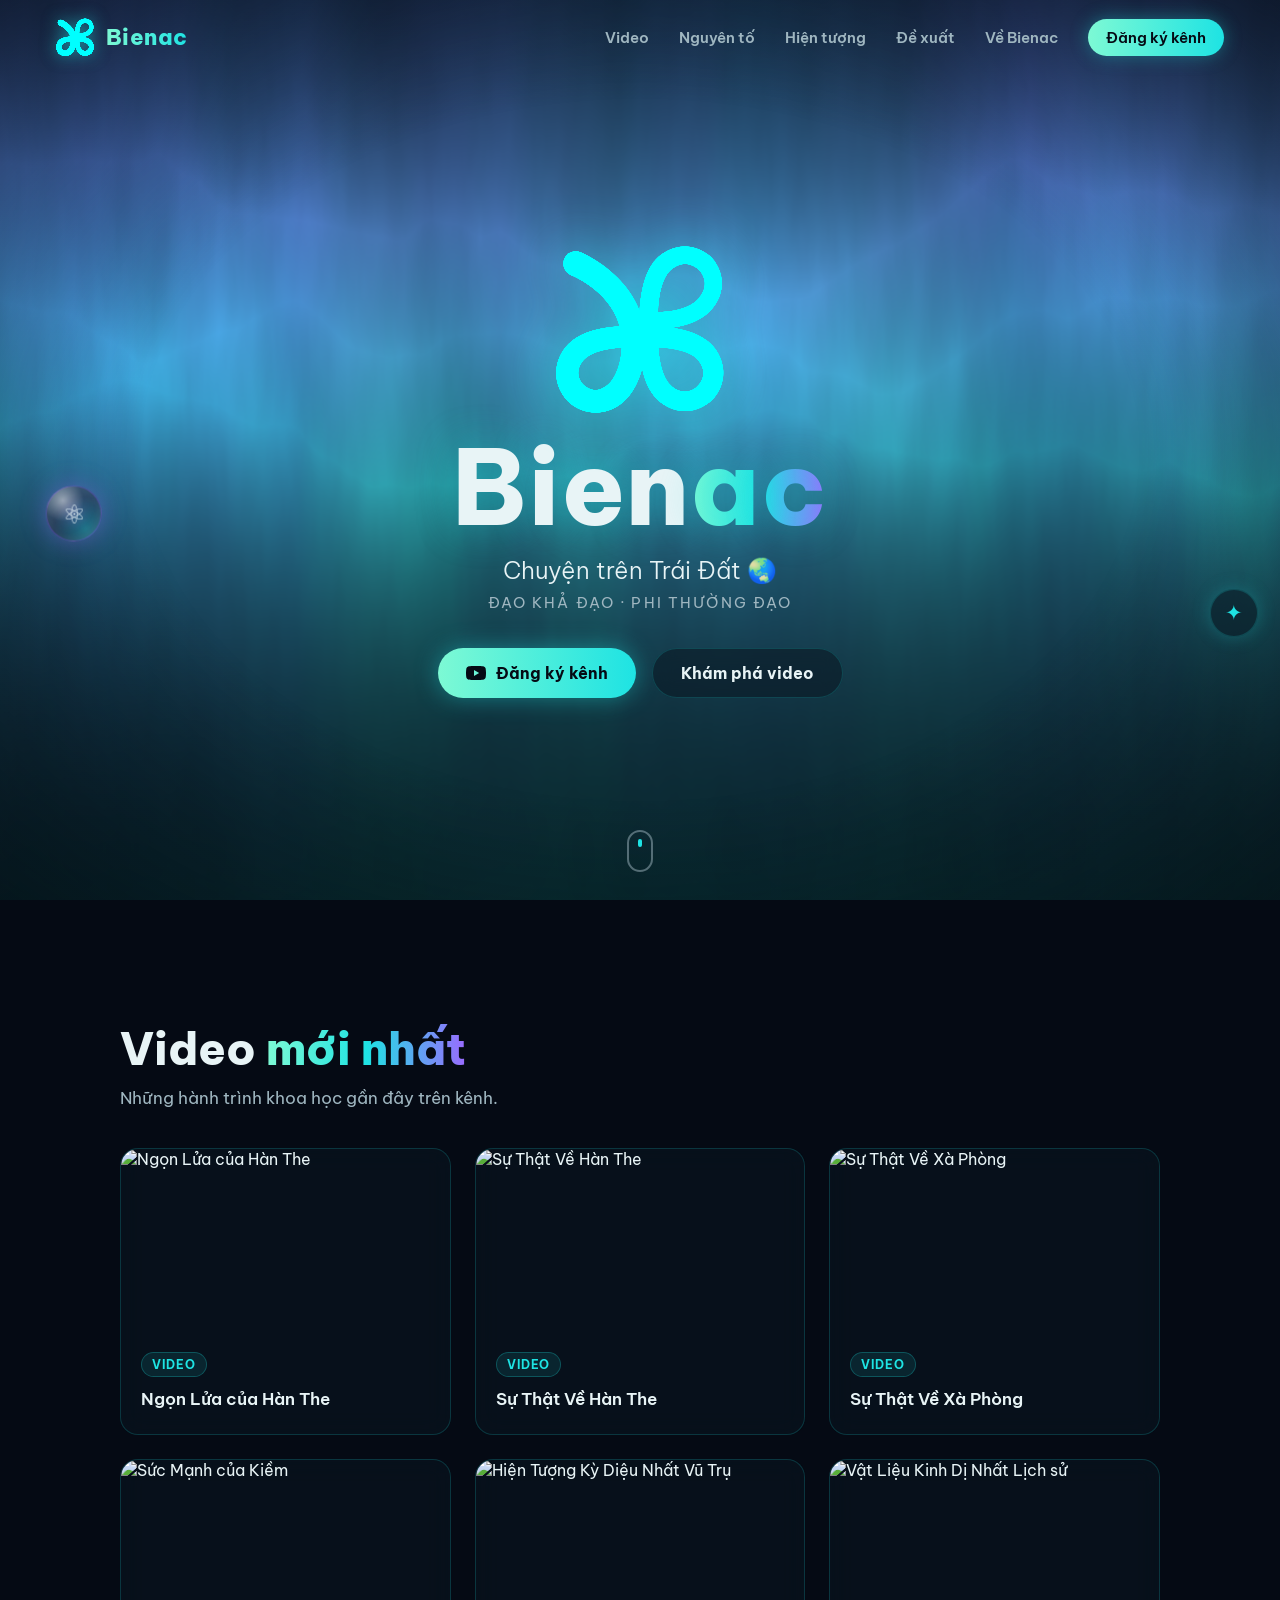
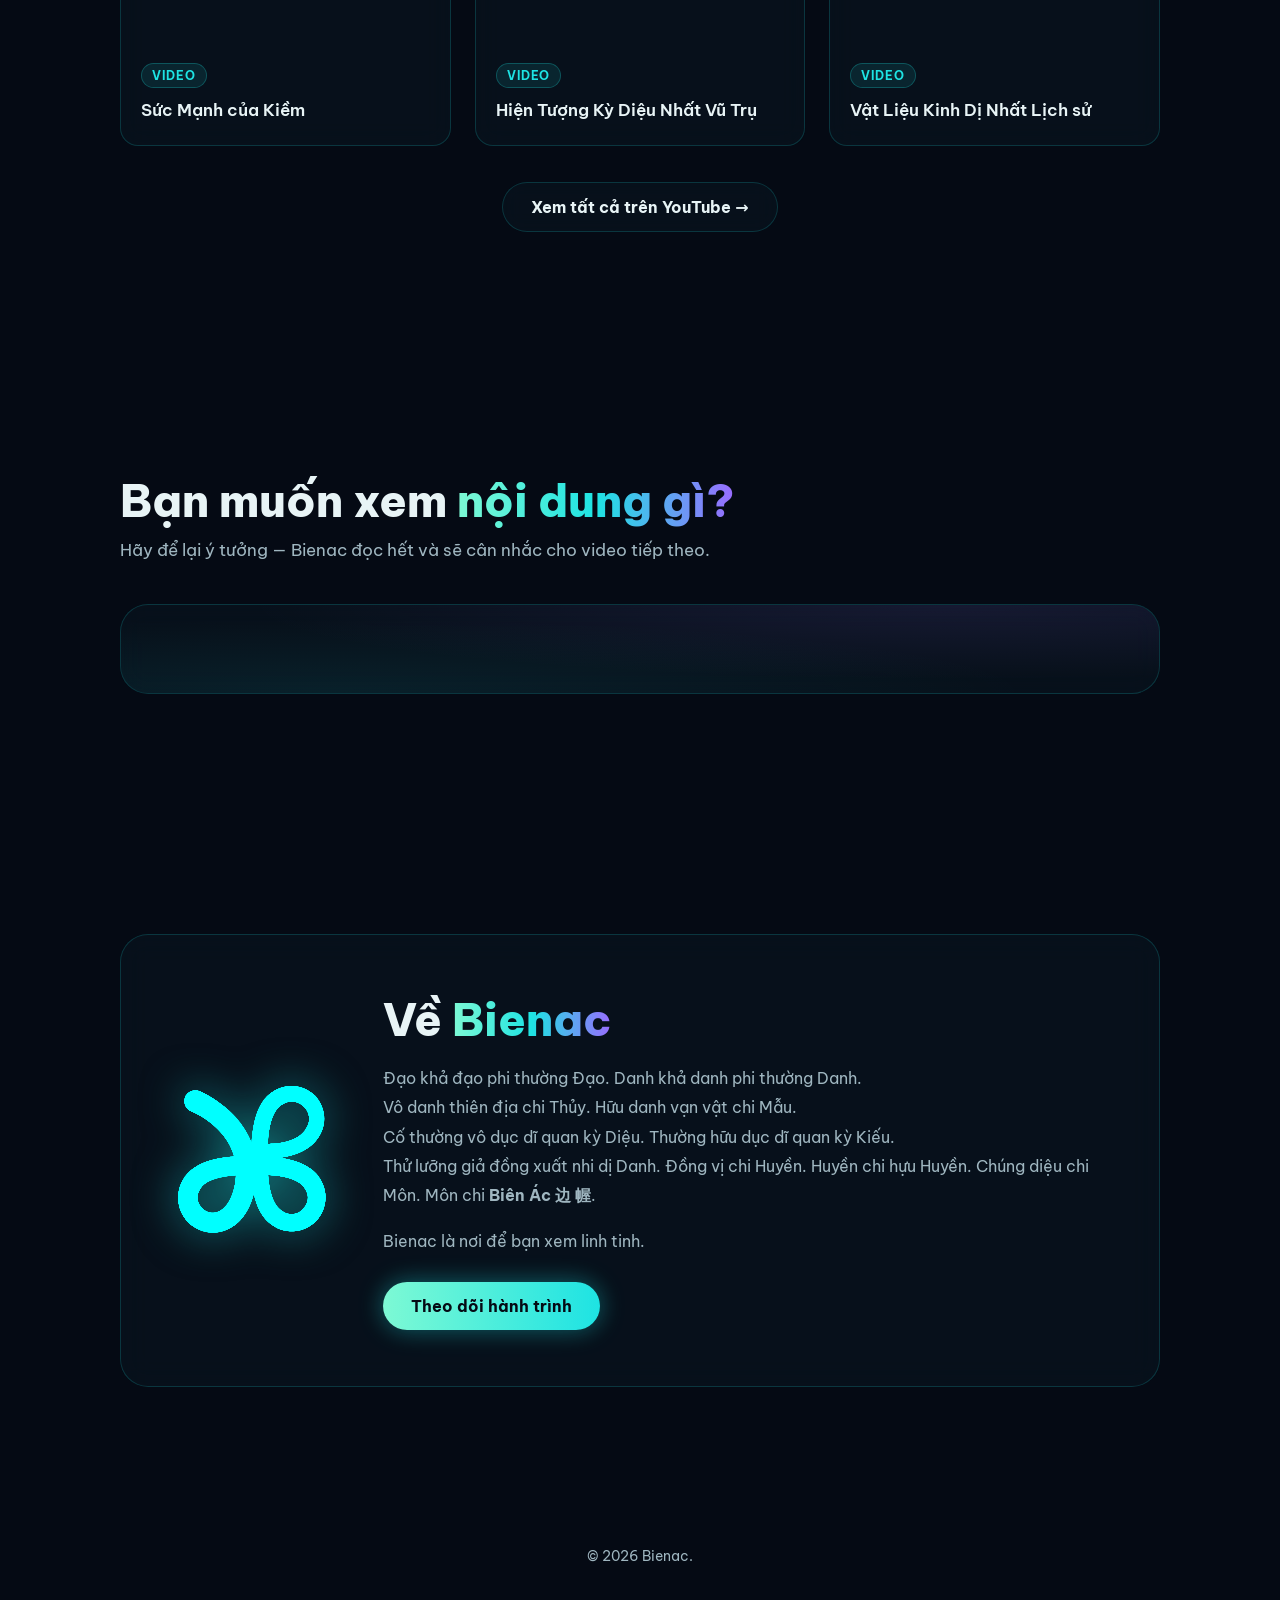
==== commit e1866a48: "feat: replace form with giscus comment section for content requests Dùng Giscus (GitHub Discussions)" ====
--- a/index.html
+++ b/index.html
@@ -73,39 +73,24 @@
       <h2 class="section-title">Bạn muốn xem <span class="accent">nội dung gì?</span></h2>
       <p class="section-sub">Hãy để lại ý tưởng — Bienac đọc hết và sẽ cân nhắc cho video tiếp theo.</p>
       <div class="request-card">
-        <form class="request-form" id="request-form"
-              action="https://formspree.io/f/YOUR_FORM_ID"
-              method="POST">
-          <div class="request-fields">
-            <div class="request-field">
-              <label for="req-topic">Chủ đề bạn muốn khám phá</label>
-              <input type="text" id="req-topic" name="topic"
-                     placeholder="VD: Tại sao sao neutron quay nhanh thế? Hiện tượng El Niño là gì?…"
-                     required autocomplete="off" />
-            </div>
-            <div class="request-field">
-              <label for="req-detail">Chia sẻ thêm (tuỳ chọn)</label>
-              <textarea id="req-detail" name="detail" rows="4"
-                        placeholder="Góc nhìn bạn muốn Bienac khai thác, hay điều bạn tò mò nhất về chủ đề này…"></textarea>
-            </div>
-            <div class="request-field request-field--inline">
-              <input type="email" id="req-email" name="email"
-                     placeholder="Email của bạn (nếu muốn được báo khi video ra)"
-                     autocomplete="email" />
-              <button type="submit" class="btn btn-primary request-btn">
-                <svg viewBox="0 0 24 24" width="18" height="18" fill="none" stroke="currentColor" stroke-width="2.2" stroke-linecap="round" stroke-linejoin="round" aria-hidden="true"><line x1="22" y1="2" x2="11" y2="13"/><polygon points="22 2 15 22 11 13 2 9 22 2"/></svg>
-                Gửi đề xuất
-              </button>
-            </div>
-          </div>
-          <p class="request-note">Thông tin chỉ dùng để Bienac liên hệ báo video — không spam, không chia sẻ.</p>
-        </form>
-        <div class="request-success" id="request-success" aria-live="polite">
-          <div class="request-success-icon">🌏</div>
-          <h3>Cảm ơn bạn!</h3>
-          <p>Bienac đã nhận được đề xuất. Hẹn gặp trong video tiếp theo nhé!</p>
-        </div>
+        <div class="giscus"></div>
       </div>
+      <script src="https://giscus.app/client.js"
+              data-repo="gioitrongxuan/bienac"
+              data-repo-id="R_kgDOS4z8lg"
+              data-category="Ideas"
+              data-category-id="DIC_kwDOS4z8ls4C__zO"
+              data-mapping="specific"
+              data-term="Đề xuất nội dung cho Bienac"
+              data-strict="0"
+              data-reactions-enabled="1"
+              data-emit-metadata="0"
+              data-input-position="top"
+              data-theme="transparent_dark"
+              data-lang="vi"
+              crossorigin="anonymous"
+              async>
+      </script>
     </section>
 
     <!-- ABOUT -->
--- a/css/style.css
+++ b/css/style.css
@@ -673,7 +673,7 @@
   background: var(--glass);
   border: 1px solid var(--glass-border);
   border-radius: 28px;
-  padding: clamp(28px, 5vw, 52px);
+  padding: clamp(20px, 4vw, 44px);
   backdrop-filter: blur(14px);
   -webkit-backdrop-filter: blur(14px);
   position: relative;
@@ -687,86 +687,7 @@
               radial-gradient(ellipse at 20% 100%, rgba(30, 227, 227, 0.08) 0%, transparent 60%);
   pointer-events: none;
 }
-
-.request-form { position: relative; }
-.request-fields { display: flex; flex-direction: column; gap: 20px; }
-
-.request-field { display: flex; flex-direction: column; gap: 8px; }
-.request-field label {
-  font-size: 0.88rem;
-  font-weight: 700;
-  letter-spacing: 0.04em;
-  color: var(--text-dim);
-  text-transform: uppercase;
-}
-
-.request-field input,
-.request-field textarea {
-  font-family: var(--font);
-  font-size: 1rem;
-  color: var(--text);
-  background: rgba(255,255,255,0.04);
-  border: 1px solid var(--glass-border);
-  border-radius: 14px;
-  padding: 14px 18px;
-  outline: none;
-  resize: vertical;
-  transition: border-color 0.25s ease, box-shadow 0.25s ease;
-}
-.request-field input::placeholder,
-.request-field textarea::placeholder { color: rgba(159,182,192,0.5); }
-.request-field input:focus,
-.request-field textarea:focus {
-  border-color: rgba(30, 227, 227, 0.5);
-  box-shadow: 0 0 0 3px rgba(30, 227, 227, 0.1);
-}
-
-.request-field--inline {
-  flex-direction: row;
-  align-items: stretch;
-  gap: 12px;
-}
-.request-field--inline input { flex: 1; }
-
-.request-btn {
-  white-space: nowrap;
-  border: none;
-  cursor: pointer;
-  font-family: var(--font);
-}
-
-.request-note {
-  margin-top: 14px;
-  font-size: 0.8rem;
-  color: rgba(159,182,192,0.6);
-}
-
-.request-success {
-  display: none;
-  flex-direction: column;
-  align-items: center;
-  justify-content: center;
-  text-align: center;
-  padding: 24px;
-  gap: 12px;
-  position: relative;
-}
-.request-success.visible { display: flex; }
-.request-success-icon { font-size: 3.5rem; filter: drop-shadow(0 0 20px rgba(30,227,227,0.5)); }
-.request-success h3 {
-  font-size: 1.5rem;
-  font-weight: 800;
-  background: linear-gradient(90deg, var(--mint), var(--cyan));
-  -webkit-background-clip: text;
-  background-clip: text;
-  -webkit-text-fill-color: transparent;
-}
-.request-success p { color: var(--text-dim); line-height: 1.7; }
-
-@media (max-width: 600px) {
-  .request-field--inline { flex-direction: column; }
-  .request-btn { width: 100%; justify-content: center; }
-}
+.giscus, .giscus-frame { width: 100%; }
 
 /* -------------------------------------------------- Reduced motion */
 @media (prefers-reduced-motion: reduce) {
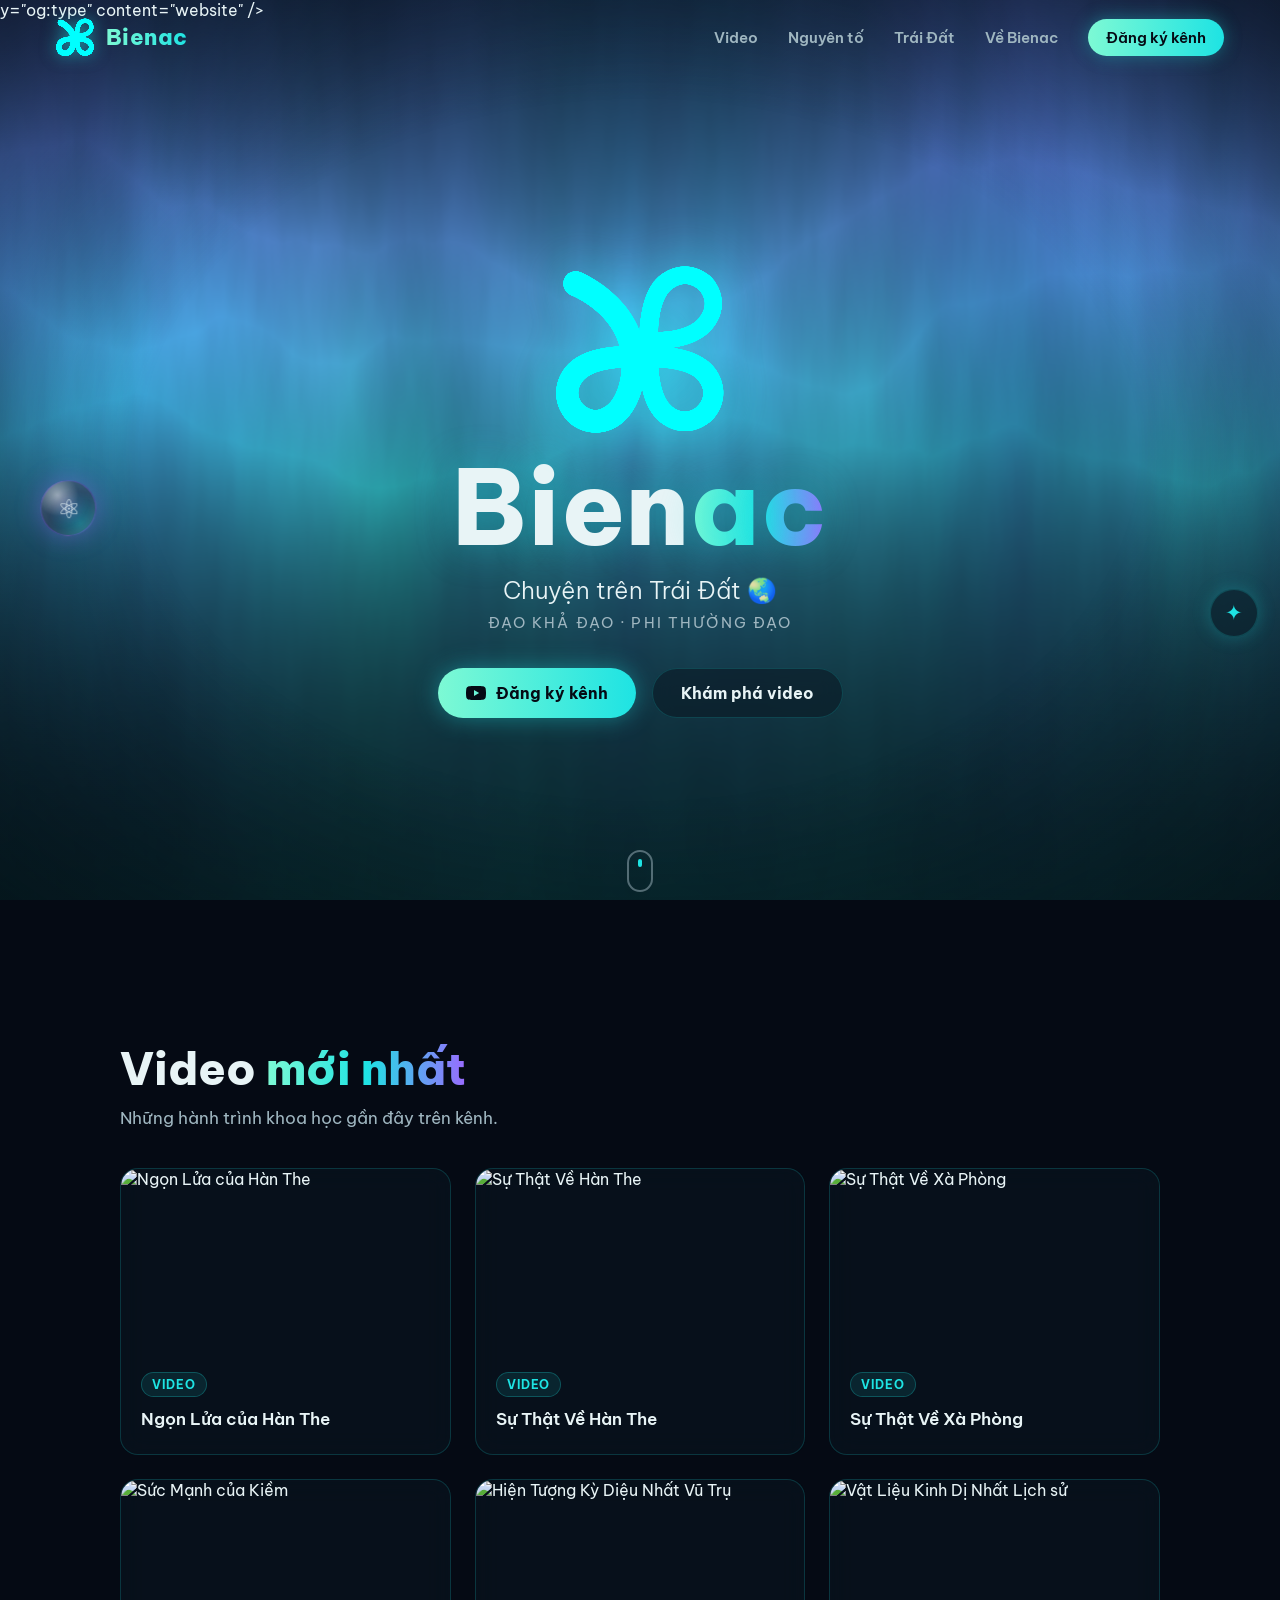
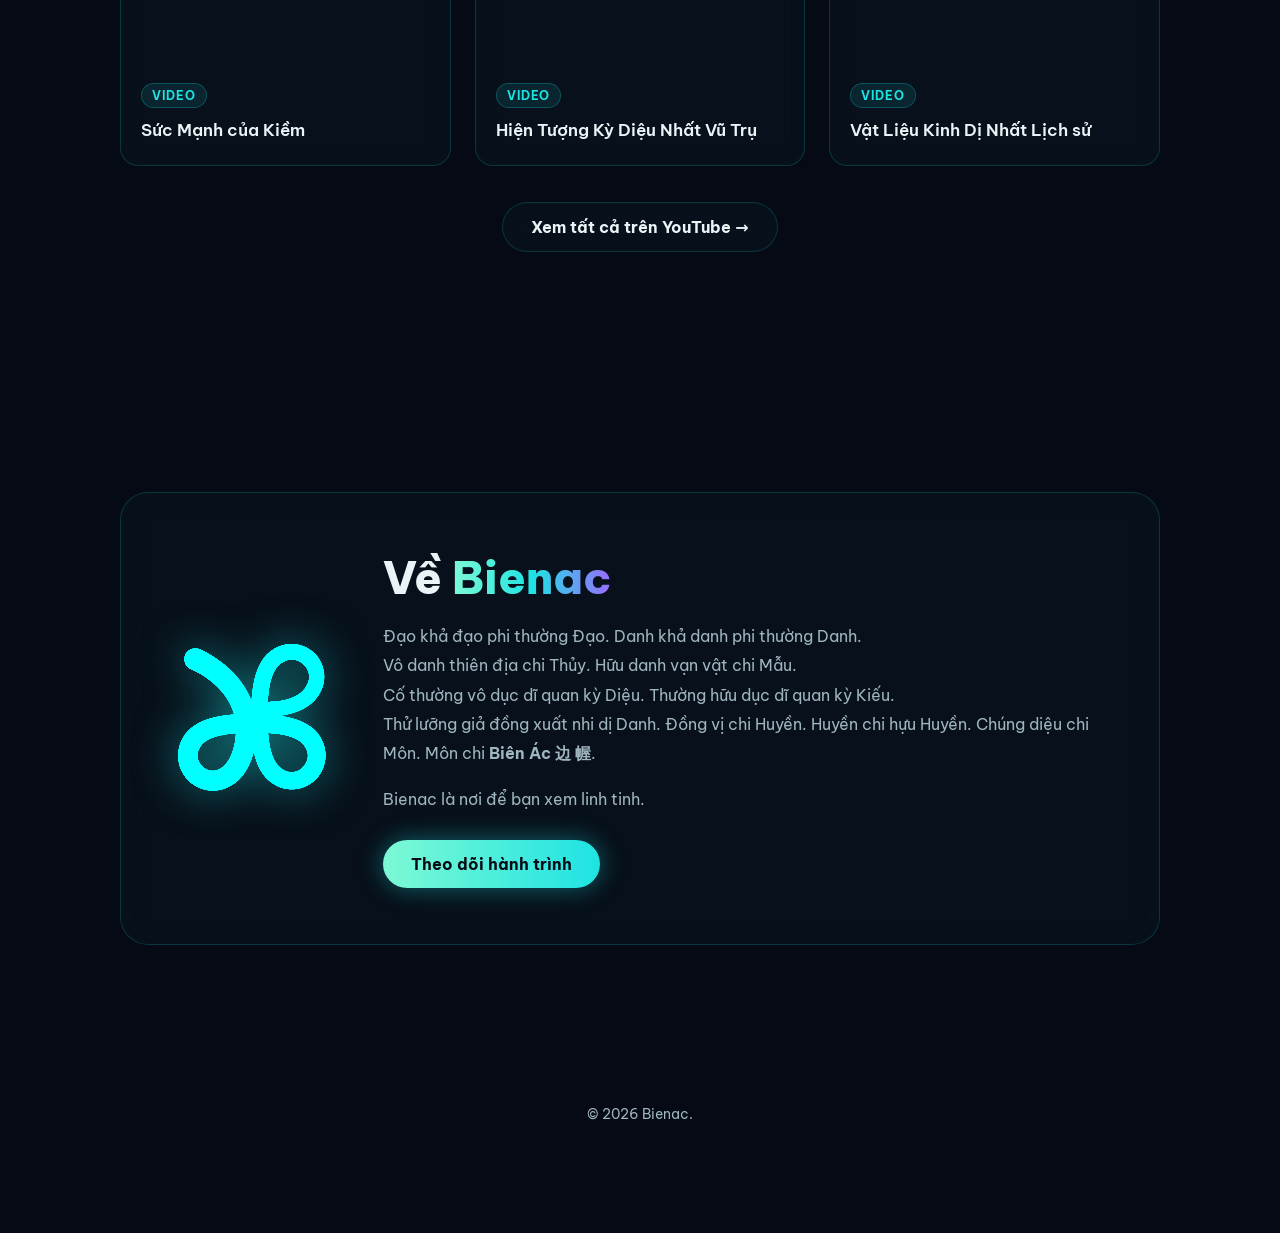
==== commit 3a82e44b: "Add "Trái Đất" page (thegioi/) and link it in main nav" ====
--- a/index.html
+++ b/index.html
@@ -7,8 +7,7 @@
   <meta name="description" content="Bienac — Chuyện trên Trái Đất 🌏" />
   <meta property="og:title" content="Bienac — Chuyện trên Trái Đất 🌏" />
   <meta property="og:description" content="Kênh YouTube khoa học Bienac — Chuyện trên Trái Đất 🌏." />
-  <meta property="og:image" content="https://bienac.com/assets/preview.jpeg" />
-  <meta property="og:type" content="website" />
+  <meta propert<meta property="og:image" content="https://bienac.com/assets/preview.jpeg" /> <meta property="og:type" content="website" />y="og:type" content="website" />
   <link rel="icon" type="image/svg+xml" href="assets/logo.svg" />
   <link rel="preconnect" href="https://fonts.googleapis.com" />
   <link rel="preconnect" href="https://fonts.gstatic.com" crossorigin />
@@ -26,14 +25,10 @@
       <span class="brand-logo"><img src="assets/logo.svg" alt="logo Bienac" /></span>
       <span class="brand-name">Bienac</span>
     </a>
-    <button class="nav-toggle" id="nav-toggle" aria-label="Mở menu" aria-expanded="false" aria-controls="site-nav">
-      <span></span><span></span><span></span>
-    </button>
-    <nav class="site-nav" id="site-nav">
+    <nav class="site-nav">
       <a href="#videos">Video</a>
       <a href="elements.html">Nguyên tố</a>
-      <a href="phenomena.html">Hiện tượng</a>
-      <a href="#request">Đề xuất</a>
+      <a href="thegioi/index.html">Trái Đất</a>
       <a href="#about">Về Bienac</a>
       <a class="nav-cta" id="nav-subscribe" href="#" target="_blank" rel="noopener">Đăng ký kênh</a>
     </nav>
@@ -66,31 +61,6 @@
       <div class="section-more">
         <a class="btn btn-ghost" id="more-videos" href="#" target="_blank" rel="noopener">Xem tất cả trên YouTube →</a>
       </div>
-    </section>
-
-    <!-- ĐỀ XUẤT NỘI DUNG -->
-    <section class="section" id="request">
-      <h2 class="section-title">Bạn muốn xem <span class="accent">nội dung gì?</span></h2>
-      <p class="section-sub">Hãy để lại ý tưởng — Bienac đọc hết và sẽ cân nhắc cho video tiếp theo.</p>
-      <div class="request-card">
-        <div class="giscus"></div>
-      </div>
-      <script src="https://giscus.app/client.js"
-              data-repo="gioitrongxuan/bienac"
-              data-repo-id="R_kgDOS4z8lg"
-              data-category="Ideas"
-              data-category-id="DIC_kwDOS4z8ls4C__zO"
-              data-mapping="specific"
-              data-term="Đề xuất nội dung cho Bienac"
-              data-strict="0"
-              data-reactions-enabled="1"
-              data-emit-metadata="0"
-              data-input-position="top"
-              data-theme="transparent_dark"
-              data-lang="vi"
-              crossorigin="anonymous"
-              async>
-      </script>
     </section>
 
     <!-- ABOUT -->
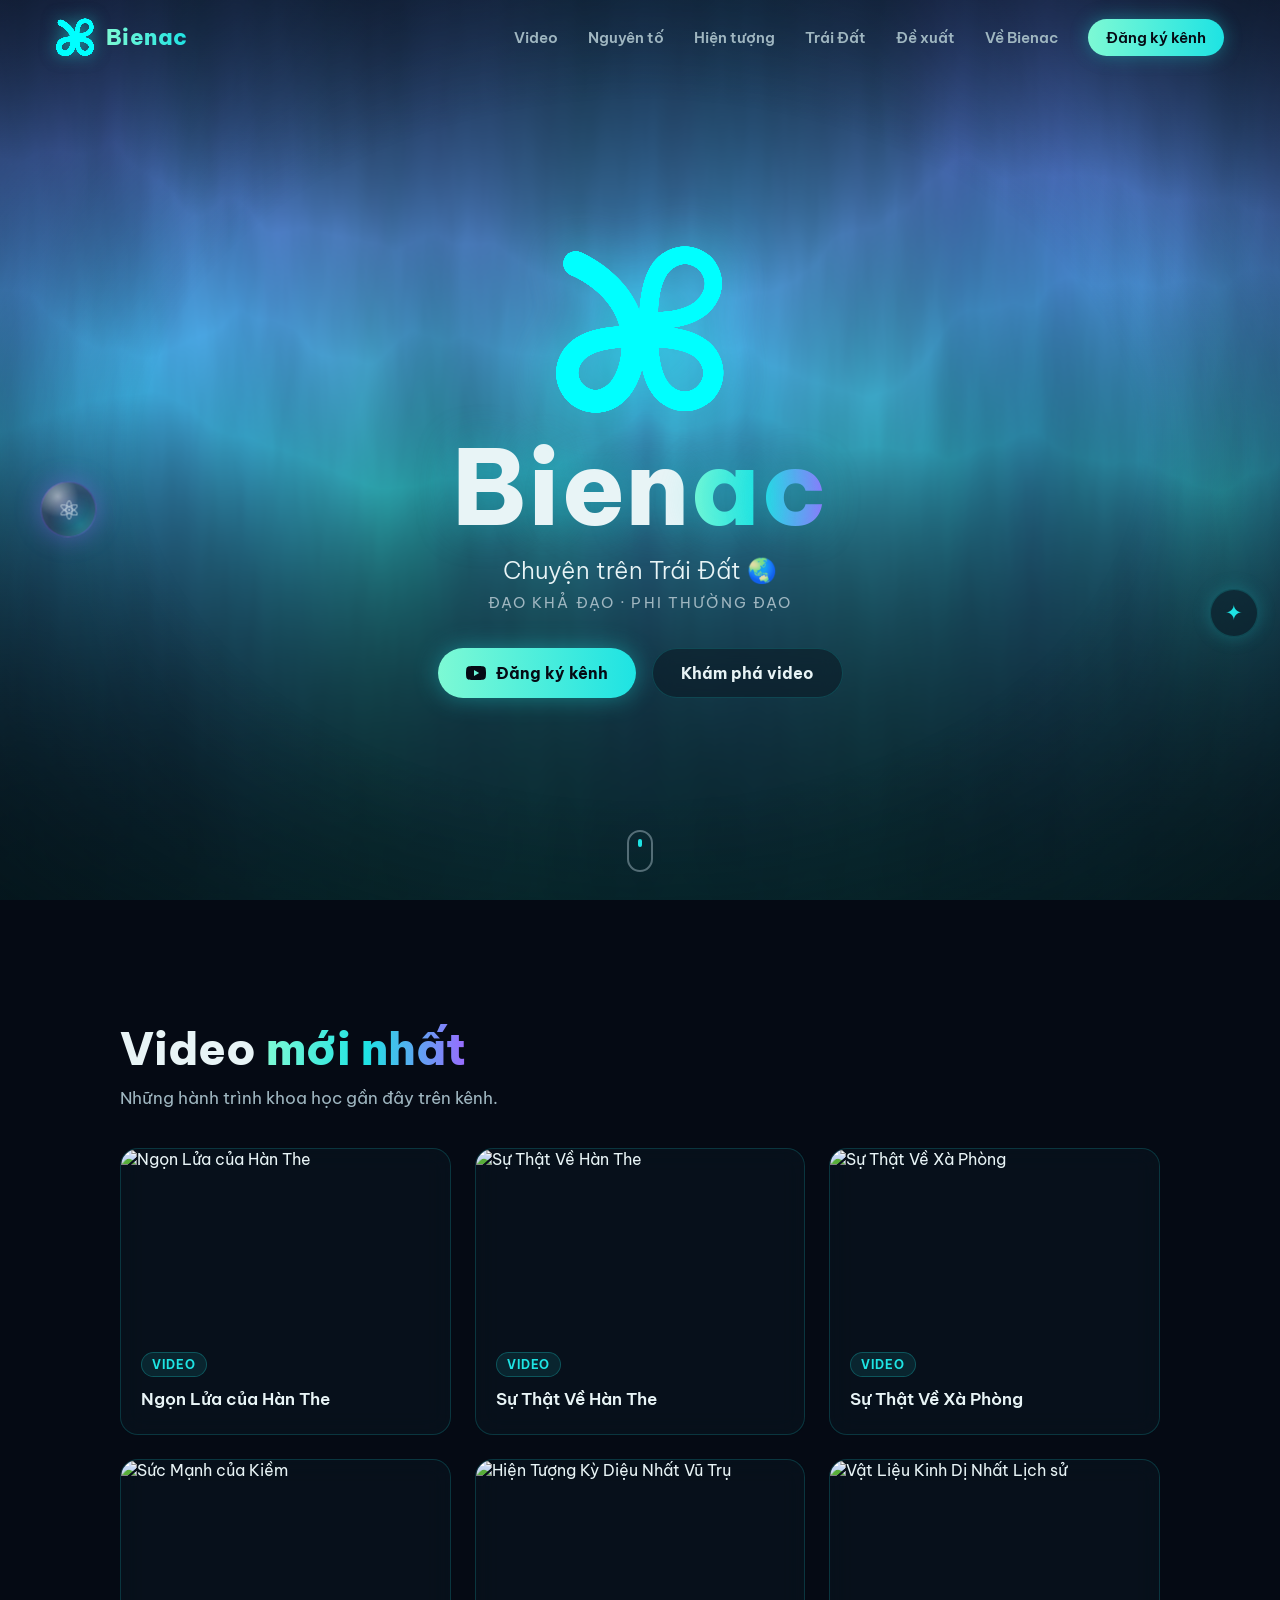
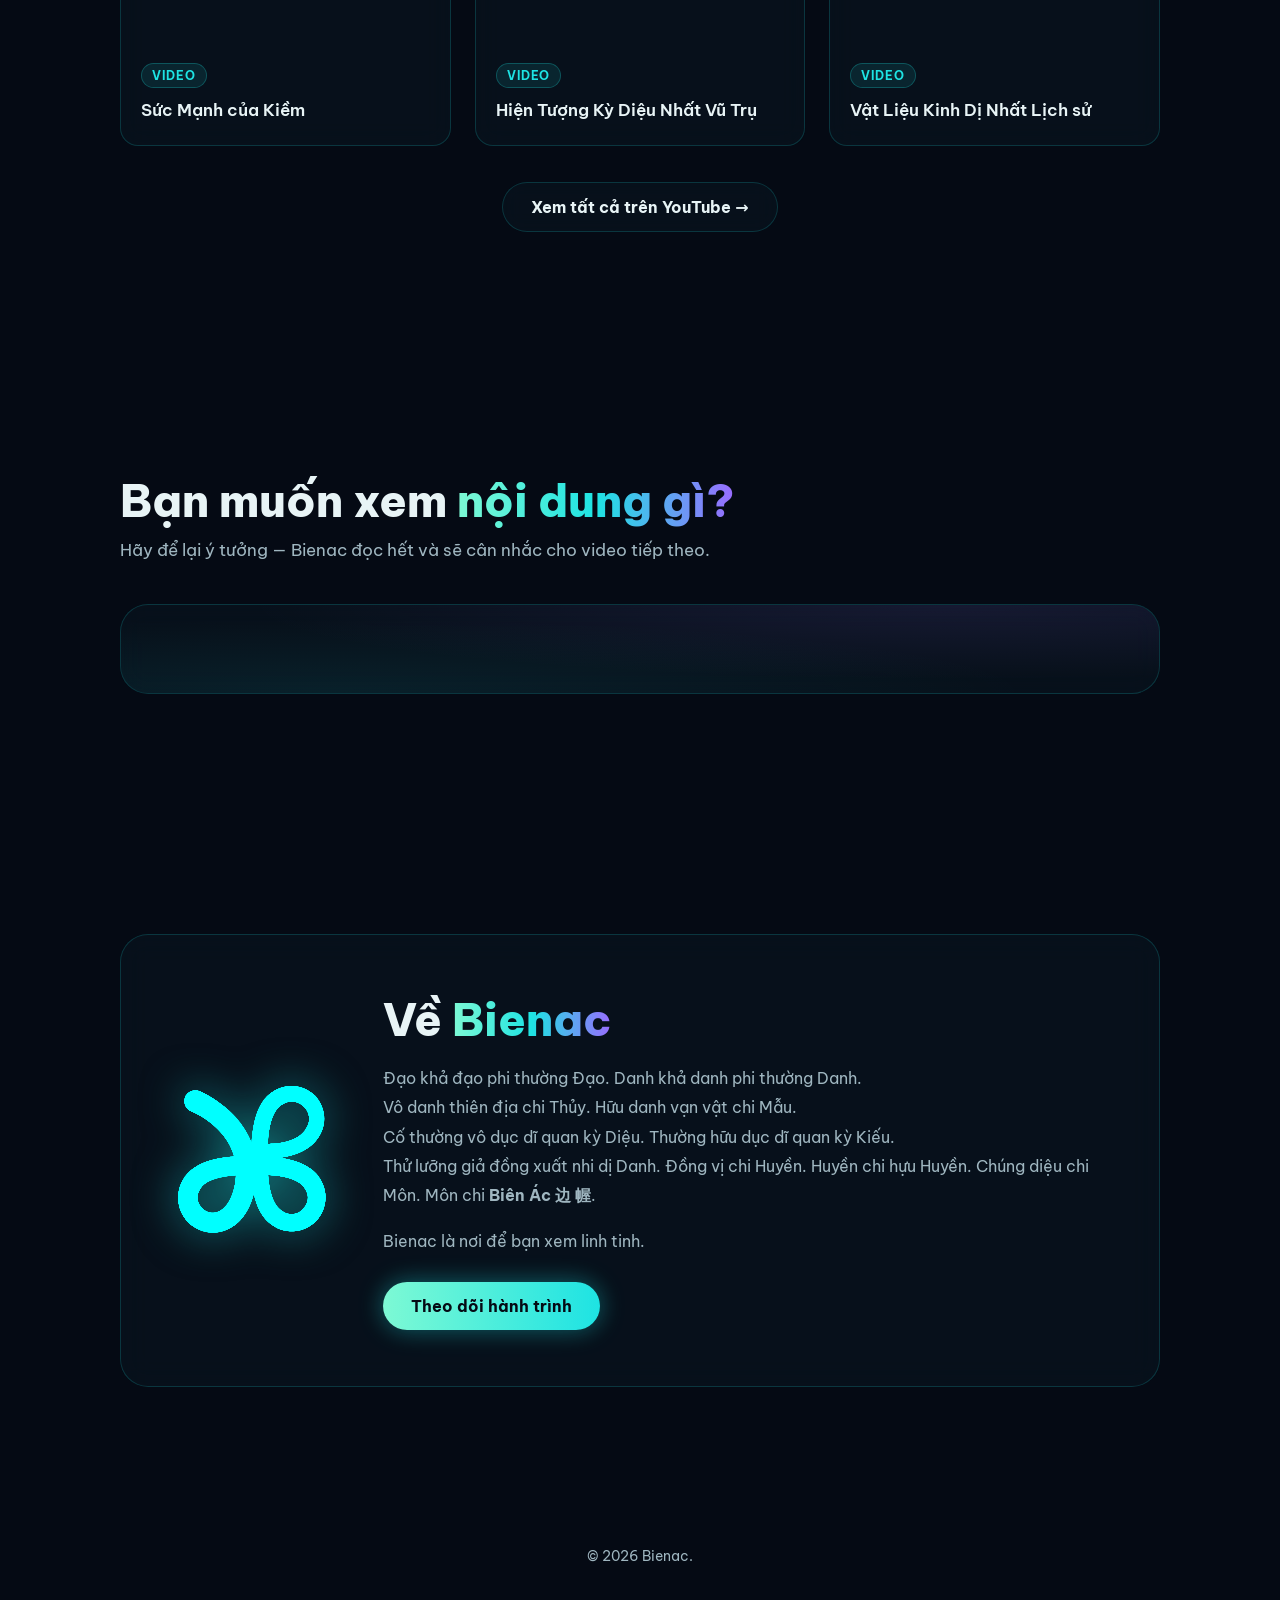
==== commit 1445f500: "Merge remote-tracking branch 'origin/master' # Conflicts: #	index.html" ====
--- a/index.html
+++ b/index.html
@@ -7,7 +7,8 @@
   <meta name="description" content="Bienac — Chuyện trên Trái Đất 🌏" />
   <meta property="og:title" content="Bienac — Chuyện trên Trái Đất 🌏" />
   <meta property="og:description" content="Kênh YouTube khoa học Bienac — Chuyện trên Trái Đất 🌏." />
-  <meta propert<meta property="og:image" content="https://bienac.com/assets/preview.jpeg" /> <meta property="og:type" content="website" />y="og:type" content="website" />
+  <meta property="og:image" content="https://bienac.com/assets/preview.jpeg" />
+  <meta property="og:type" content="website" />
   <link rel="icon" type="image/svg+xml" href="assets/logo.svg" />
   <link rel="preconnect" href="https://fonts.googleapis.com" />
   <link rel="preconnect" href="https://fonts.gstatic.com" crossorigin />
@@ -25,10 +26,15 @@
       <span class="brand-logo"><img src="assets/logo.svg" alt="logo Bienac" /></span>
       <span class="brand-name">Bienac</span>
     </a>
-    <nav class="site-nav">
+    <button class="nav-toggle" id="nav-toggle" aria-label="Mở menu" aria-expanded="false" aria-controls="site-nav">
+      <span></span><span></span><span></span>
+    </button>
+    <nav class="site-nav" id="site-nav">
       <a href="#videos">Video</a>
       <a href="elements.html">Nguyên tố</a>
+      <a href="phenomena.html">Hiện tượng</a>
       <a href="thegioi/index.html">Trái Đất</a>
+      <a href="#request">Đề xuất</a>
       <a href="#about">Về Bienac</a>
       <a class="nav-cta" id="nav-subscribe" href="#" target="_blank" rel="noopener">Đăng ký kênh</a>
     </nav>
@@ -61,6 +67,31 @@
       <div class="section-more">
         <a class="btn btn-ghost" id="more-videos" href="#" target="_blank" rel="noopener">Xem tất cả trên YouTube →</a>
       </div>
+    </section>
+
+    <!-- ĐỀ XUẤT NỘI DUNG -->
+    <section class="section" id="request">
+      <h2 class="section-title">Bạn muốn xem <span class="accent">nội dung gì?</span></h2>
+      <p class="section-sub">Hãy để lại ý tưởng — Bienac đọc hết và sẽ cân nhắc cho video tiếp theo.</p>
+      <div class="request-card">
+        <div class="giscus"></div>
+      </div>
+      <script src="https://giscus.app/client.js"
+              data-repo="gioitrongxuan/bienac"
+              data-repo-id="R_kgDOS4z8lg"
+              data-category="Ideas"
+              data-category-id="DIC_kwDOS4z8ls4C__zO"
+              data-mapping="specific"
+              data-term="Đề xuất nội dung cho Bienac"
+              data-strict="0"
+              data-reactions-enabled="1"
+              data-emit-metadata="0"
+              data-input-position="top"
+              data-theme="transparent_dark"
+              data-lang="vi"
+              crossorigin="anonymous"
+              async>
+      </script>
     </section>
 
     <!-- ABOUT -->
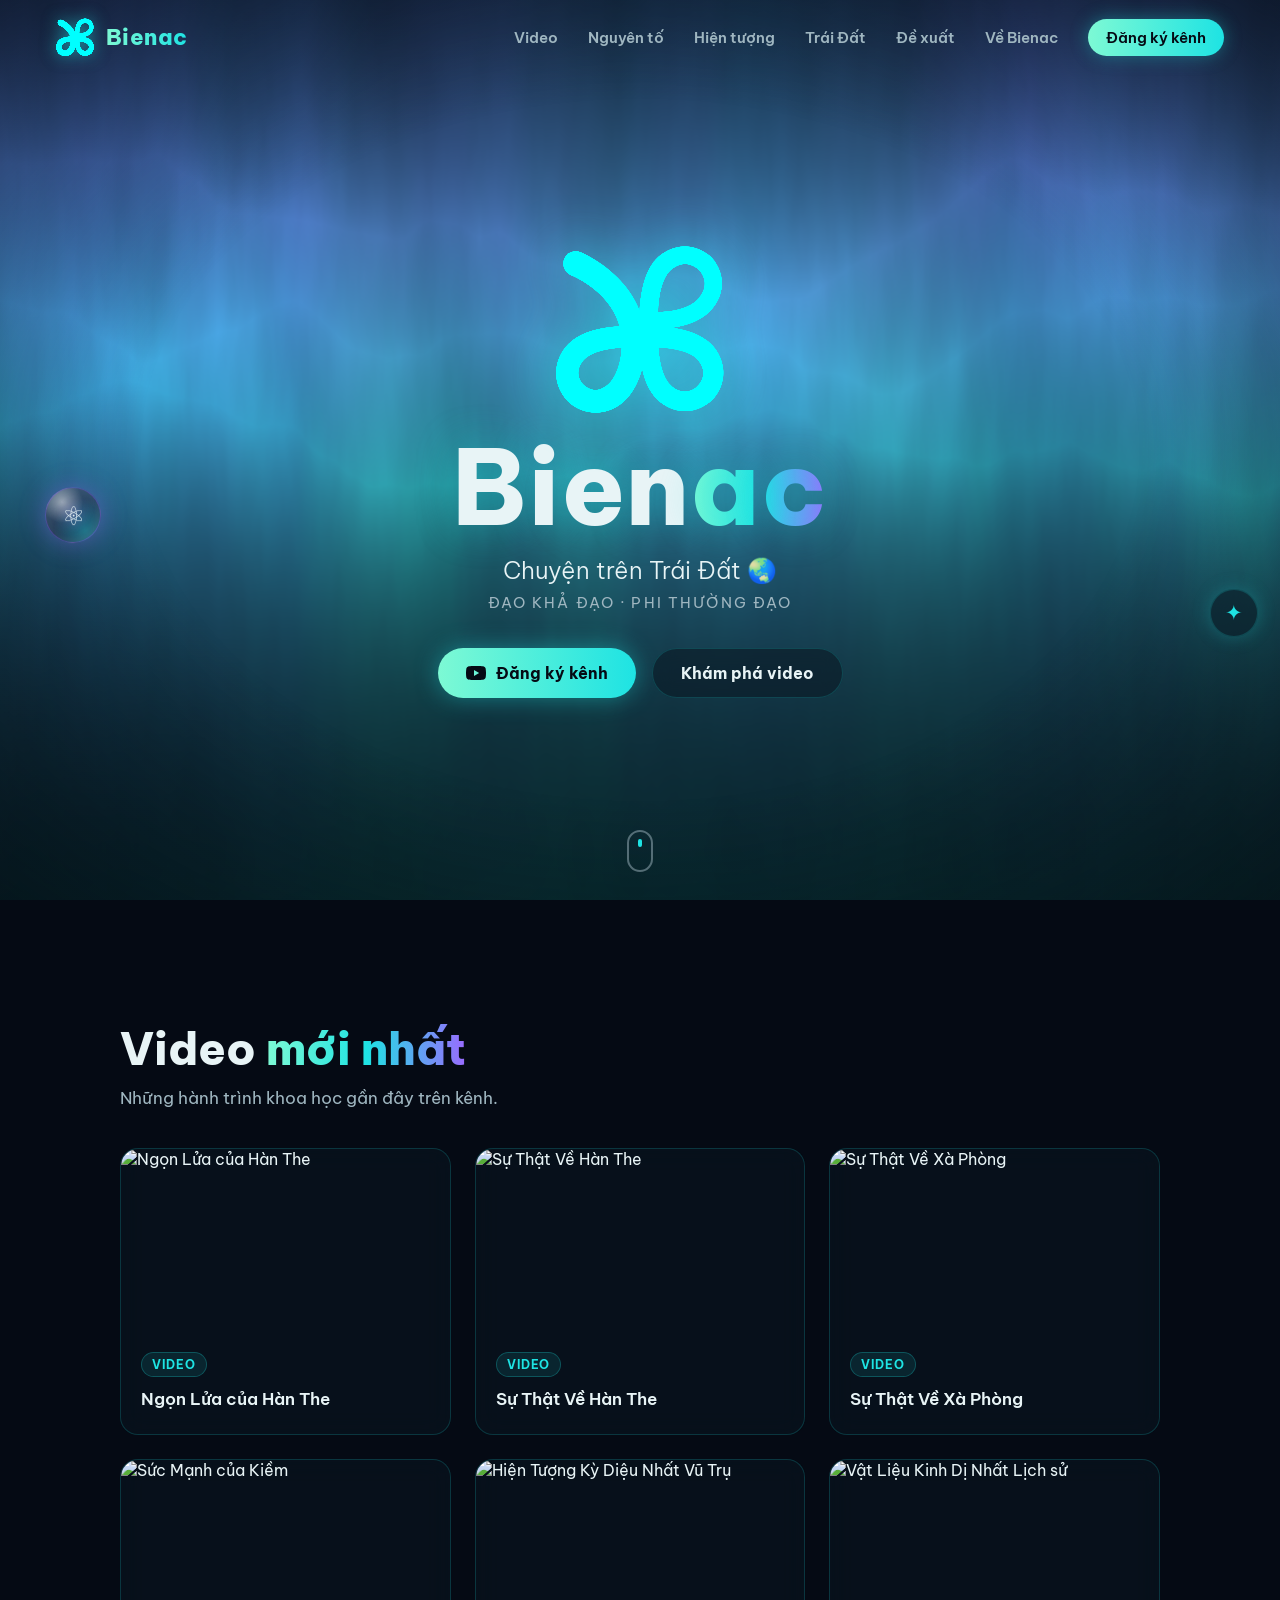
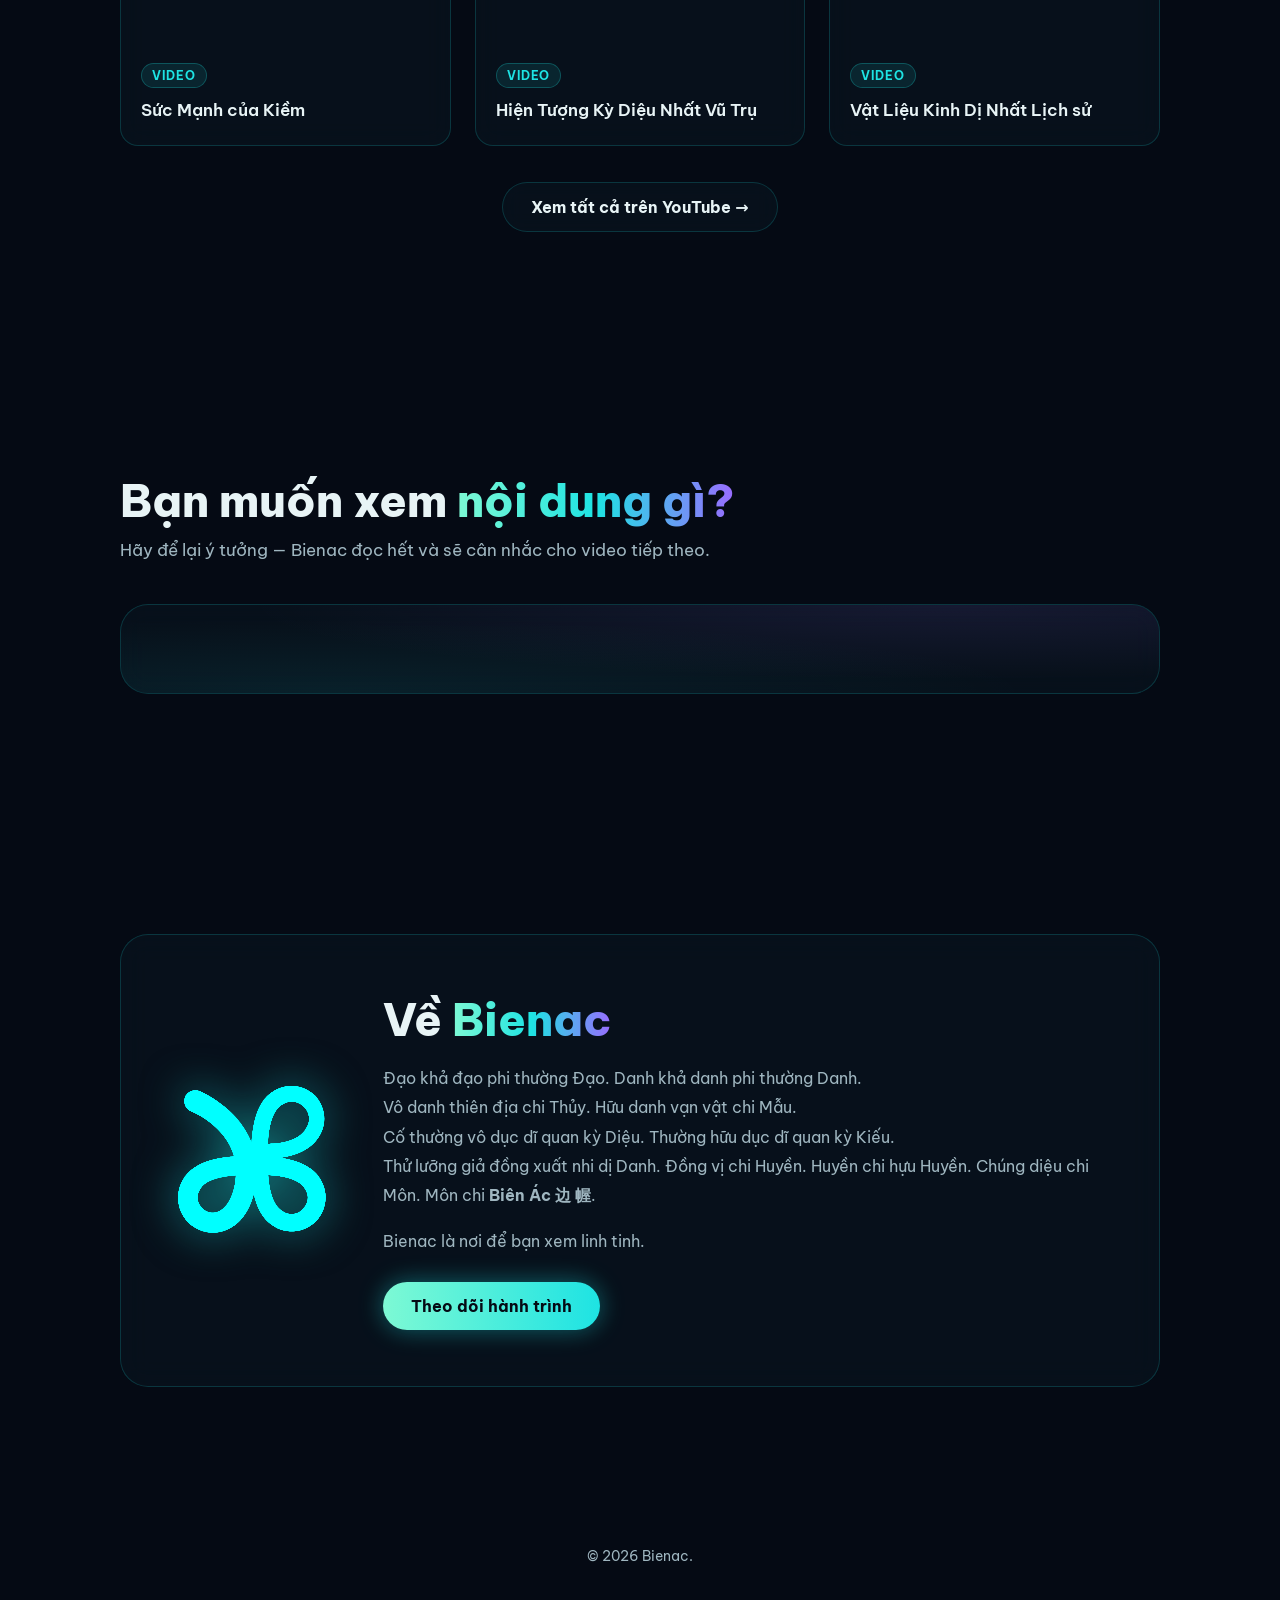
==== commit f21510bc: "Fix favicon showing white background in link previews The favicon (logo.svg) had a transparent backg" ====
--- a/index.html
+++ b/index.html
@@ -9,7 +9,9 @@
   <meta property="og:description" content="Kênh YouTube khoa học Bienac — Chuyện trên Trái Đất 🌏." />
   <meta property="og:image" content="https://bienac.com/assets/preview.jpeg" />
   <meta property="og:type" content="website" />
-  <link rel="icon" type="image/svg+xml" href="assets/logo.svg" />
+  <link rel="icon" type="image/svg+xml" href="assets/favicon.svg" />
+  <link rel="icon" type="image/png" sizes="32x32" href="assets/favicon-32.png" />
+  <link rel="apple-touch-icon" href="assets/apple-touch-icon.png" />
   <link rel="preconnect" href="https://fonts.googleapis.com" />
   <link rel="preconnect" href="https://fonts.gstatic.com" crossorigin />
   <link href="https://fonts.googleapis.com/css2?family=Be+Vietnam+Pro:wght@300;400;600;800&display=swap" rel="stylesheet" />
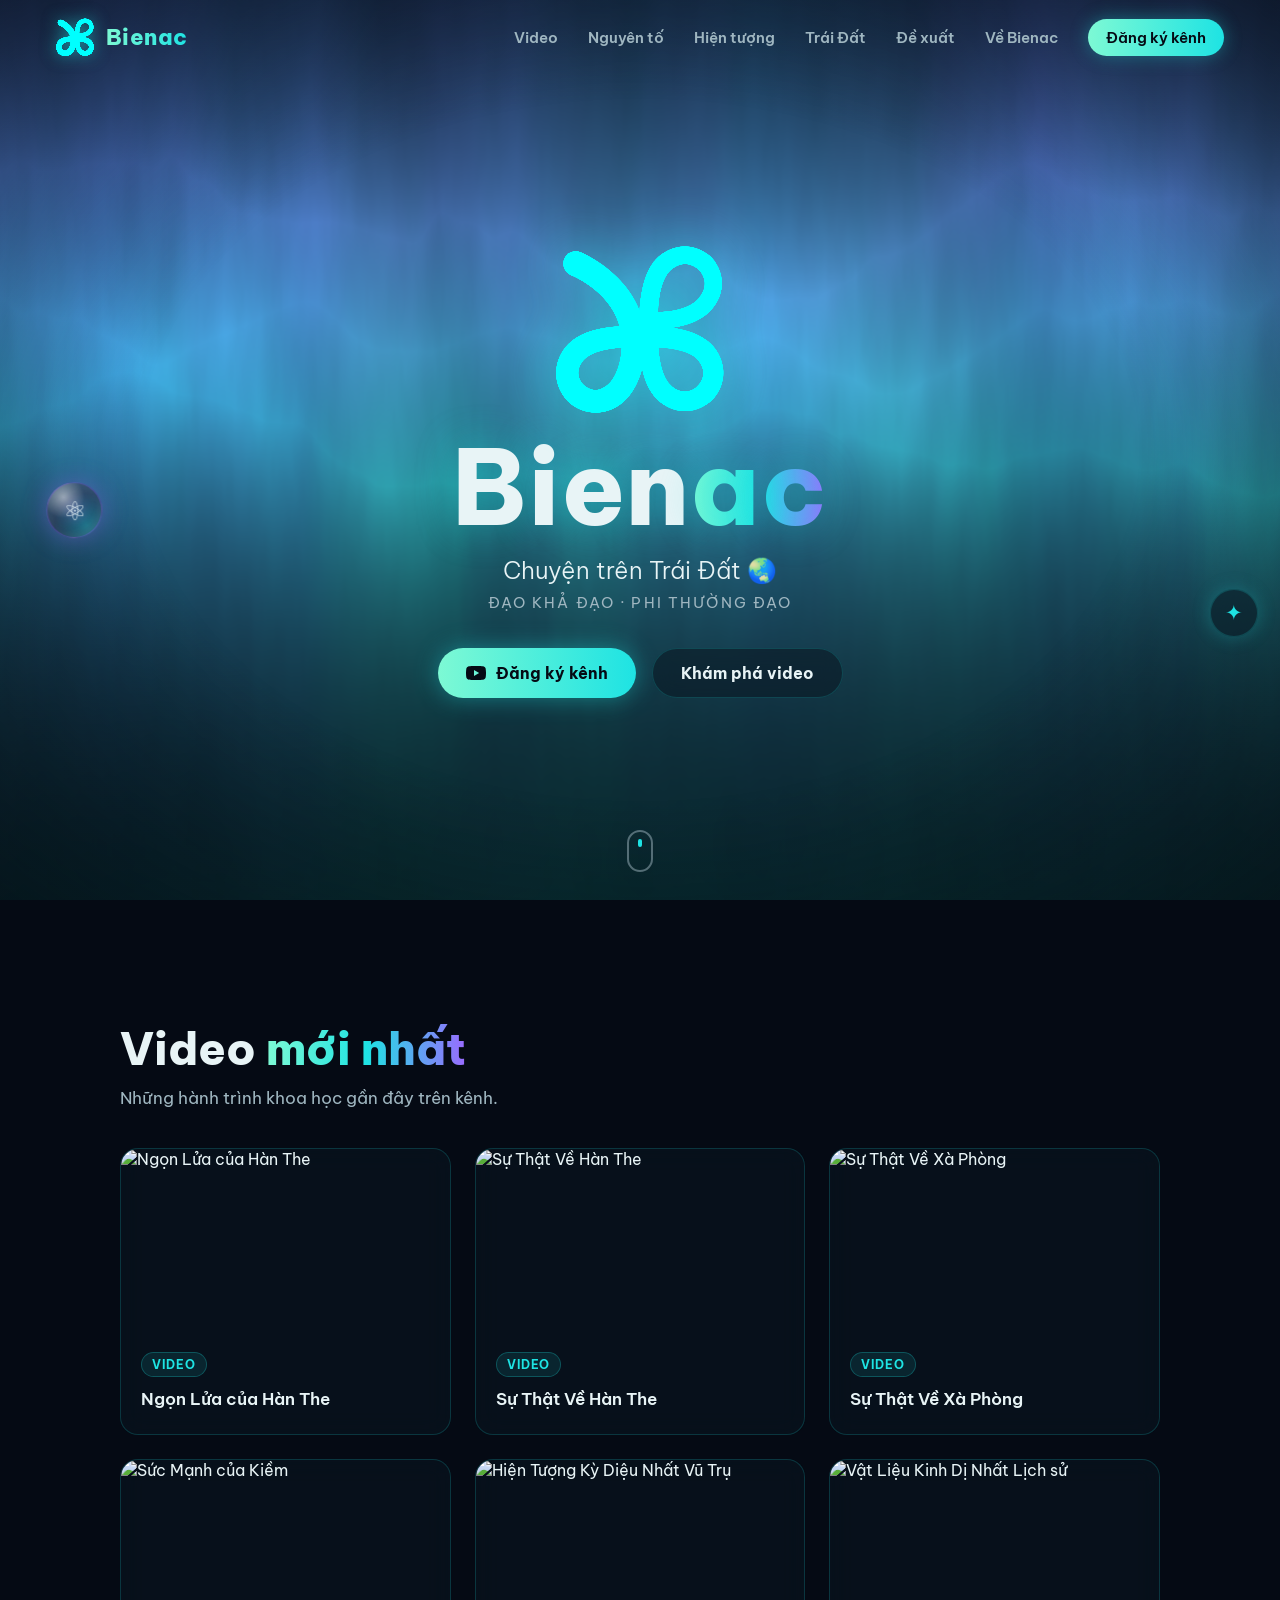
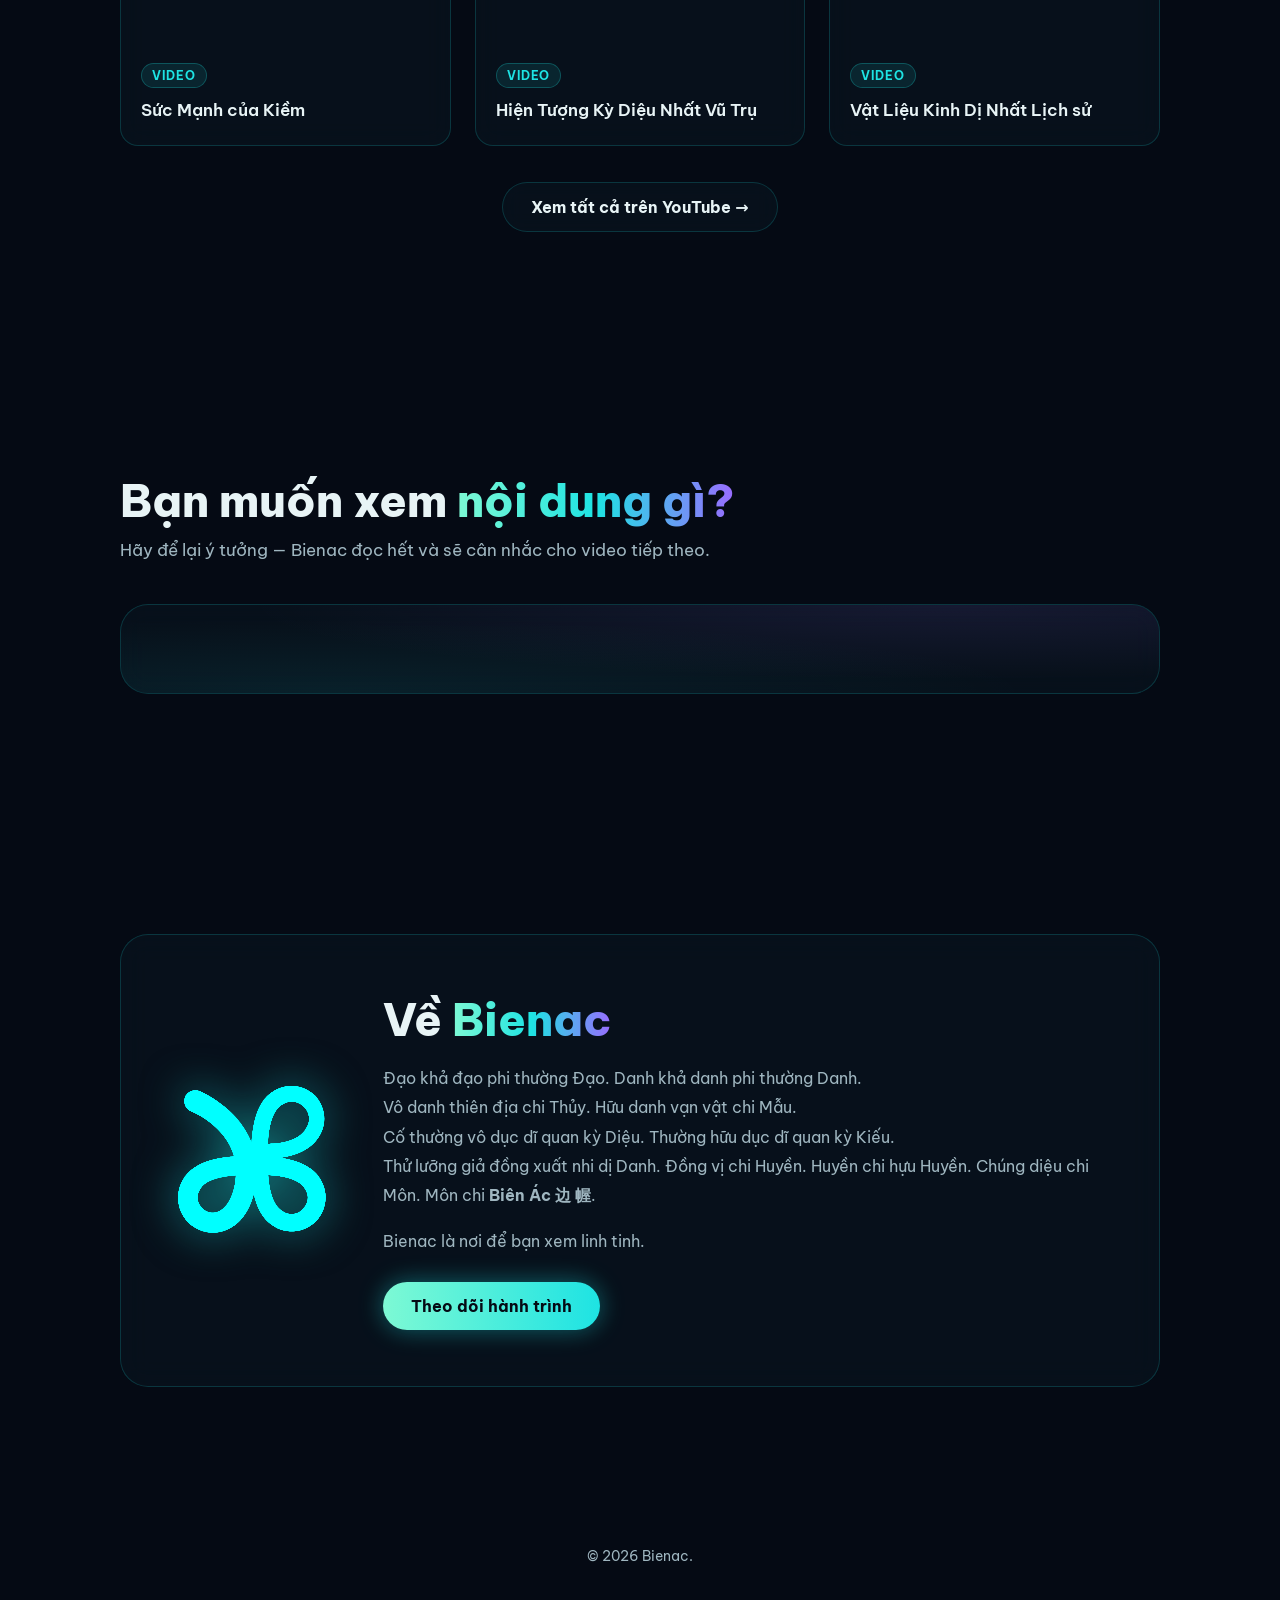
==== commit 13cac860: "Replace favicon with user-provided high-contrast artwork Swap the traced/thickened favicon for the p" ====
--- a/index.html
+++ b/index.html
@@ -9,8 +9,9 @@
   <meta property="og:description" content="Kênh YouTube khoa học Bienac — Chuyện trên Trái Đất 🌏." />
   <meta property="og:image" content="https://bienac.com/assets/preview.jpeg" />
   <meta property="og:type" content="website" />
-  <link rel="icon" type="image/svg+xml" href="assets/favicon.svg" />
+  <link rel="icon" type="image/png" sizes="16x16" href="assets/favicon-16.png" />
   <link rel="icon" type="image/png" sizes="32x32" href="assets/favicon-32.png" />
+  <link rel="icon" type="image/png" sizes="48x48" href="assets/favicon-48.png" />
   <link rel="apple-touch-icon" href="assets/apple-touch-icon.png" />
   <link rel="preconnect" href="https://fonts.googleapis.com" />
   <link rel="preconnect" href="https://fonts.gstatic.com" crossorigin />
